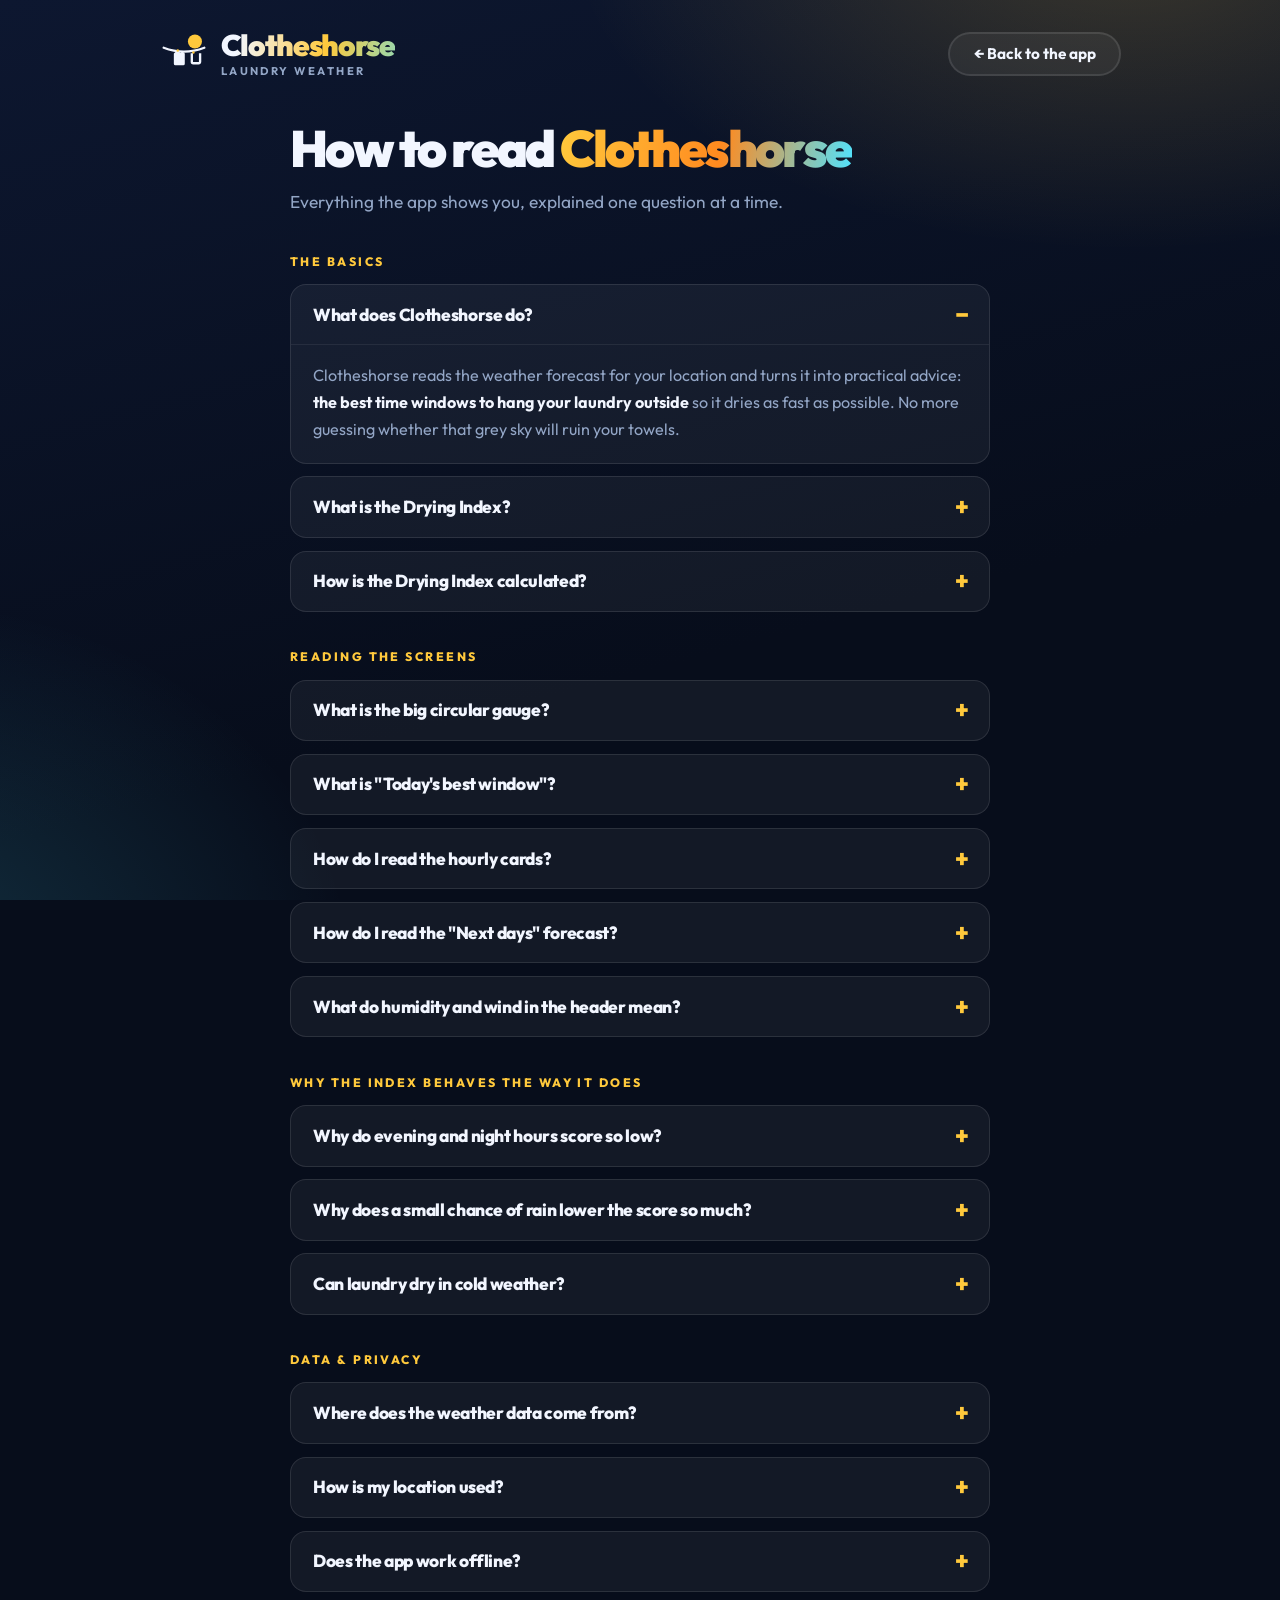
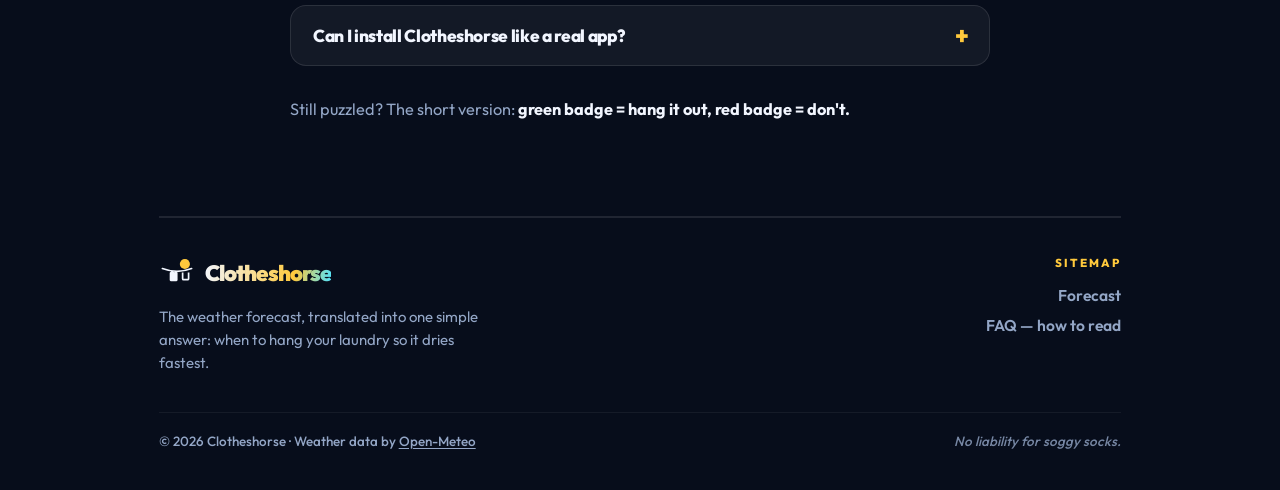
==== faq.html @ ce35b0c7 "Rebuild the UI around the wind that does the drying Bolder type (Outfit 900, tighter tracking, bigge" ====
<!DOCTYPE html>
<html lang="en">
<head>
  <meta charset="UTF-8" />
  <meta name="viewport" content="width=device-width, initial-scale=1, viewport-fit=cover" />
  <title>FAQ — Clotheshorse</title>
  <meta name="description" content="How to read Clotheshorse: the Drying Index, time windows, colors and forecasts explained." />
  <meta name="theme-color" content="#101a2e" />
  <link rel="manifest" href="manifest.webmanifest" />
  <link rel="icon" href="icons/icon.svg" type="image/svg+xml" />
  <link rel="apple-touch-icon" href="icons/apple-touch-icon.png" />
  <link rel="preconnect" href="https://fonts.googleapis.com" />
  <link rel="preconnect" href="https://fonts.gstatic.com" crossorigin />
  <link href="https://fonts.googleapis.com/css2?family=Outfit:wght@400;500;600;700;800;900&display=swap" rel="stylesheet" />
  <link rel="stylesheet" href="styles.css" />
  <script>
    // Italian browsers get the Italian FAQ; ?lang=en forces English.
    (function () {
      var forced = new URLSearchParams(location.search).get("lang");
      if (forced === "en") return;
      var lang = (navigator.languages && navigator.languages[0]) || navigator.language || "";
      if (forced === "it" || lang.toLowerCase().indexOf("it") === 0) location.replace("faq.it.html");
    })();
  </script>
</head>
<body>
  <div class="wind-field" aria-hidden="true">
    <span class="gust"></span><span class="gust"></span><span class="gust"></span><span class="gust"></span>
    <span class="gust"></span><span class="gust"></span><span class="gust"></span><span class="gust"></span>
  </div>

  <div class="app">

    <header class="topbar">
      <a class="brand" href="./" aria-label="Back to Clotheshorse">
        <svg class="brand-logo" viewBox="0 0 64 64" aria-hidden="true">
          <circle cx="46" cy="16" r="9" fill="var(--sun)" />
          <path d="M6 24 Q32 34 58 24" fill="none" stroke="currentColor" stroke-width="3" stroke-linecap="round" />
          <path d="M22 28.5 l-3 3 v13 a2 2 0 0 0 2 2 h10 a2 2 0 0 0 2-2 v-13 l-3-3 -2.5 2 -3-2z" fill="currentColor" />
          <circle cx="24" cy="27.5" r="1.6" fill="var(--sun)" />
          <circle cx="44" cy="30" r="1.6" fill="var(--sun)" />
          <path d="M42 31 v11 a1.8 1.8 0 0 0 1.8 1.8 h7 a1.8 1.8 0 0 0 1.8-1.8 v-11" fill="none" stroke="currentColor" stroke-width="3" stroke-linejoin="round" />
        </svg>
        <span class="brand-text">
          <span class="brand-name">Clotheshorse</span>
          <span class="brand-tag">laundry weather</span>
        </span>
      </a>
      <a class="btn-ghost back-btn" href="./">← Back to the app</a>
    </header>

    <main class="faq">
      <h1 class="faq-title">How to read <span>Clotheshorse</span></h1>
      <p class="faq-intro">Everything the app shows you, explained one question at a time.</p>

      <h2 class="faq-section">The basics</h2>

      <details class="faq-item" open>
        <summary>What does Clotheshorse do?</summary>
        <p>Clotheshorse reads the weather forecast for your location and turns it into practical advice: <strong>the best time windows to hang your laundry outside</strong> so it dries as fast as possible. No more guessing whether that grey sky will ruin your towels.</p>
      </details>

      <details class="faq-item">
        <summary>What is the Drying Index?</summary>
        <p>It's Clotheshorse's own score from <strong>0 to 100</strong> that says how quickly laundry would dry outdoors at a given moment. The higher the number, the faster your clothes dry:</p>
        <ul>
          <li><strong class="c-great">65–100</strong> — great drying conditions</li>
          <li><strong class="c-ok">45–64</strong> — fair: it'll dry, just slowly</li>
          <li><strong class="c-bad">0–44</strong> — not recommended</li>
        </ul>
      </details>

      <details class="faq-item">
        <summary>How is the Drying Index calculated?</summary>
        <p>Laundry dries by evaporation, so the index combines the four factors that drive it, weighted by how much each one matters:</p>
        <ul>
          <li><strong>Humidity — 35%.</strong> The biggest factor. Dry air soaks up moisture from fabric; humid air doesn't.</li>
          <li><strong>Sunshine — 25%.</strong> Measured as solar radiation. Direct sun heats the fabric and speeds up evaporation dramatically.</li>
          <li><strong>Wind — 20%.</strong> Moving air carries damp air away from your clothes. A breezy day beats a still one.</li>
          <li><strong>Temperature — 20%.</strong> Warmer air can hold more moisture.</li>
        </ul>
        <p>Then two penalties are applied: the score drops as the <strong>chance of rain</strong> rises (and collapses to almost zero if rain is actually forecast), and <strong>night hours</strong> are heavily reduced — no sun, falling temperatures and dew mean laundry barely dries after dark.</p>
      </details>

      <h2 class="faq-section">Reading the screens</h2>

      <details class="faq-item">
        <summary>What is the big circular gauge?</summary>
        <p>That's the Drying Index <strong>right now</strong> for your selected location. The ring fills and changes color with the score — green (great), yellow (fair), red (bad) — with a short verdict underneath telling you what to do with your laundry basket.</p>
      </details>

      <details class="faq-item">
        <summary>What is "Today's best window"?</summary>
        <p>It's the <strong>continuous stretch of hours with the best drying conditions left today</strong> — for example "12:00 – 18:00 · index 87". Hang your laundry at the start of that window and it will have the best hours of the day working for it. The number after "index" is the average Drying Index across the window.</p>
        <p>If no hour today reaches a good score, the label changes to <em>"Possible window (not ideal)"</em> — usable, but expect slow drying — or tells you plainly that today's a lost cause.</p>
      </details>

      <details class="faq-item">
        <summary>How do I read the hourly cards?</summary>
        <p>Each card in "Today, hour by hour" shows one hour of the rest of the day:</p>
        <ul>
          <li><strong>Time</strong> — the card marked "Now" is the current hour, highlighted in amber.</li>
          <li><strong>Weather icon</strong> — forecast conditions for that hour.</li>
          <li><strong>Temperature</strong> — forecast air temperature.</li>
          <li><strong>Colored badge</strong> — the Drying Index for that hour: green ≥ 65, yellow 45–64, red &lt; 45.</li>
        </ul>
        <p>Scroll sideways to see the whole day.</p>
      </details>

      <details class="faq-item">
        <summary>How do I read the "Next days" forecast?</summary>
        <p>Each row is one of the next six days, with the forecast icon and the minimum / maximum temperature. The colored chip on the right is the key part: it's <strong>the single best drying window of that day</strong>, picked the same way as today's. A green chip means a genuinely good window; a yellow chip means the best that day is only fair; "Not recommended" means don't bother — keep the laundry indoors.</p>
      </details>

      <details class="faq-item">
        <summary>What do humidity and wind in the header mean?</summary>
        <p>They're the current conditions used by the index: <strong>relative humidity</strong> (lower is better for drying — below ~50% is great) and <strong>wind speed</strong> in km/h (a light breeze of 10–20 km/h helps a lot).</p>
      </details>

      <h2 class="faq-section">Why the index behaves the way it does</h2>

      <details class="faq-item">
        <summary>Why do evening and night hours score so low?</summary>
        <p>After sunset there's no solar radiation, the temperature falls and relative humidity climbs — and dew can even make clothes <em>wetter</em>. Laundry left out overnight mostly just sits there damp, which is also how it picks up that musty smell. That's why night hours are scored at roughly a third of equivalent daytime conditions.</p>
      </details>

      <details class="faq-item">
        <summary>Why does a small chance of rain lower the score so much?</summary>
        <p>Because the cost of being wrong is high: one shower undoes hours of drying and forces a rewash if it's muddy rain. The index scales down smoothly as rain probability rises and drops to near zero once rain is likely (≥ 60% probability or actual precipitation forecast). Better safe than soggy.</p>
      </details>

      <details class="faq-item">
        <summary>Can laundry dry in cold weather?</summary>
        <p>Yes — slowly. Cold, <em>dry</em>, windy days still work: humidity and wind matter more than temperature, which is why they weigh more in the index. A crisp winter day with low humidity and a breeze can outperform a muggy summer evening.</p>
      </details>

      <h2 class="faq-section">Data &amp; privacy</h2>

      <details class="faq-item">
        <summary>Where does the weather data come from?</summary>
        <p>From <a href="https://open-meteo.com/" target="_blank" rel="noopener">Open-Meteo</a>, a free, open weather API that combines national weather-service models. Forecasts refresh every time you open the app or pick a location. Like any forecast, accuracy decreases the further ahead you look — treat day 5–6 windows as a rough guide.</p>
      </details>

      <details class="faq-item">
        <summary>How is my location used?</summary>
        <p>Your position is used only to request a forecast: coordinates go to Open-Meteo (weather) and BigDataCloud (to display your city's name). Nothing else is sent anywhere. The last place you looked at is saved in your browser only, so the app can reopen where you left off.</p>
      </details>

      <details class="faq-item">
        <summary>Does the app work offline?</summary>
        <p>The app itself loads offline once you've visited it, and it will show the <strong>last forecast it fetched</strong> for your location. It can't get fresh data without a connection, so treat offline numbers as a snapshot of the last update.</p>
      </details>

      <details class="faq-item">
        <summary>Can I install Clotheshorse like a real app?</summary>
        <p>Yes — it's a PWA. On <strong>Android/Chrome</strong>: menu → "Add to Home screen" (or "Install app"). On <strong>iPhone/iPad</strong>: Share → "Add to Home Screen". On <strong>desktop</strong> Chrome/Edge: click the install icon in the address bar. It opens full-screen, with its own icon, like a native app.</p>
      </details>

      <p class="faq-outro">Still puzzled? The short version: <strong>green badge = hang it out, red badge = don't.</strong></p>
    </main>

    <footer class="site-footer">
      <div class="footer-grid">
        <div class="footer-brand">
          <div class="footer-brand-row">
            <svg class="footer-logo" viewBox="0 0 64 64" aria-hidden="true">
              <circle cx="46" cy="16" r="9" fill="var(--sun)" />
              <path d="M6 24 Q32 34 58 24" fill="none" stroke="currentColor" stroke-width="3" stroke-linecap="round" />
              <path d="M22 28.5 l-3 3 v13 a2 2 0 0 0 2 2 h10 a2 2 0 0 0 2-2 v-13 l-3-3 -2.5 2 -3-2z" fill="currentColor" />
              <path d="M42 31 v11 a1.8 1.8 0 0 0 1.8 1.8 h7 a1.8 1.8 0 0 0 1.8-1.8 v-11" fill="none" stroke="currentColor" stroke-width="3" stroke-linejoin="round" />
            </svg>
            <span class="footer-name">Clotheshorse</span>
          </div>
          <p>The weather forecast, translated into one simple answer: when to hang your laundry so it dries fastest.</p>
        </div>

        <nav class="footer-col" aria-label="Sitemap">
          <h4>Sitemap</h4>
          <a href="./">Forecast</a>
          <a href="faq.html">FAQ — how to read</a>
        </nav>
      </div>

      <div class="footer-bottom">
        <span>© 2026 Clotheshorse · Weather data by <a href="https://open-meteo.com/" target="_blank" rel="noopener">Open-Meteo</a></span>
        <span class="footer-joke">No liability for soggy socks.</span>
      </div>
    </footer>
  </div>
</body>
</html>
---- styles.css ----
/* ============ Clotheshorse — design system ============
   Bold, wind-driven, high contrast. Air moves across the page;
   type is big and confident; every number reads at a glance. */
:root {
  --bg-0: #070d1b;
  --bg-1: #0d1730;
  --bg-2: #142244;

  --card: rgba(255, 255, 255, 0.05);
  --card-strong: rgba(255, 255, 255, 0.08);
  --card-border: rgba(255, 255, 255, 0.1);

  --text: #f2f6ff;
  --text-dim: #93a6c6;

  --sun: #ffc93c;
  --sun-deep: #ff8a1f;
  --wind: #4fe3ff;
  --wind-deep: #2aa8ff;

  --great: #2ee6a0;
  --ok: #ffd23f;
  --bad: #ff5f6d;

  --line: #7e93b8;
  --cloth-1: #ffc93c;
  --cloth-2: #4fe3ff;
  --cloth-3: #ff7d9c;
  --peg: #c9d6ea;

  --radius: 22px;
  --radius-sm: 16px;
  --shadow: 0 18px 50px rgba(0, 0, 0, 0.45);

  font-size: clamp(15px, 1vw + 12px, 17px);
}

* { margin: 0; padding: 0; box-sizing: border-box; }
html, body { height: 100%; }

body {
  font-family: "Outfit", system-ui, -apple-system, sans-serif;
  color: var(--text);
  background: var(--bg-0);
  min-height: 100dvh;
  overflow-x: hidden;
  -webkit-font-smoothing: antialiased;
}

/* Static atmosphere behind everything */
body::before {
  content: "";
  position: fixed;
  inset: 0;
  z-index: -2;
  background:
    radial-gradient(900px 520px at 88% -8%, rgba(255, 201, 60, 0.2), transparent 62%),
    radial-gradient(760px 620px at -8% 108%, rgba(79, 227, 255, 0.16), transparent 60%),
    linear-gradient(165deg, var(--bg-1), var(--bg-0) 68%);
}

/* ============ Wind field ============
   Streaks of air drifting across the page — the app's whole premise,
   made visible. Purely decorative, disabled for reduced motion. */
.wind-field {
  position: fixed;
  inset: 0;
  z-index: -1;
  overflow: hidden;
  pointer-events: none;
  /* own compositing layer: the drifting streaks must never repaint the page */
  transform: translateZ(0);
  backface-visibility: hidden;
  contain: strict;
}
.gust {
  position: absolute;
  left: -30vw;
  height: 2px;
  border-radius: 999px;
  background: linear-gradient(90deg, transparent, var(--wind), transparent);
  opacity: 0;
  animation: gust linear infinite;
  will-change: transform;
}
.gust:nth-child(1) { top: 12%; width: 22vw; animation-duration: 13s; animation-delay: 0s; }
.gust:nth-child(2) { top: 26%; width: 34vw; animation-duration: 17s; animation-delay: 2.5s; opacity: 0; }
.gust:nth-child(3) { top: 41%; width: 16vw; animation-duration: 11s; animation-delay: 5s; }
.gust:nth-child(4) { top: 57%; width: 28vw; animation-duration: 19s; animation-delay: 1.2s; }
.gust:nth-child(5) { top: 68%; width: 20vw; animation-duration: 15s; animation-delay: 7s; }
.gust:nth-child(6) { top: 83%; width: 30vw; animation-duration: 21s; animation-delay: 3.8s; }
.gust:nth-child(7) { top: 5%;  width: 14vw; animation-duration: 9s;  animation-delay: 6.4s; }
.gust:nth-child(8) { top: 94%; width: 24vw; animation-duration: 16s; animation-delay: 9s; }

@keyframes gust {
  0%   { transform: translate3d(0, 0, 0); opacity: 0; }
  12%  { opacity: 0.55; }
  88%  { opacity: 0.35; }
  100% { transform: translate3d(160vw, 0, 0); opacity: 0; }
}

.app {
  max-width: 900px;
  margin: 0 auto;
  padding: max(env(safe-area-inset-top), 1rem) 1.1rem calc(env(safe-area-inset-bottom) + 2rem);
}

/* ============ Topbar ============ */
.topbar {
  display: flex;
  align-items: center;
  gap: 1rem;
  flex-wrap: wrap;
  padding: 0.7rem 0 1.6rem;
}

.brand { display: flex; align-items: center; gap: 0.7rem; text-decoration: none; color: inherit; }
.brand-logo { width: 50px; height: 50px; color: var(--text); flex-shrink: 0; }
.brand:hover .brand-logo { animation: sway 1.6s ease-in-out infinite; }
.brand-text { display: flex; flex-direction: column; line-height: 1; }
.brand-name {
  font-size: 1.75rem;
  font-weight: 900;
  letter-spacing: -0.045em;
  background: linear-gradient(100deg, var(--text) 10%, var(--sun) 60%, var(--wind) 130%);
  -webkit-background-clip: text;
  background-clip: text;
  -webkit-text-fill-color: transparent;
}
.brand-tag {
  font-size: 0.66rem;
  font-weight: 700;
  color: var(--text-dim);
  letter-spacing: 0.22em;
  text-transform: uppercase;
  margin-top: 0.3rem;
}

@keyframes sway {
  0%, 100% { transform: rotate(-4deg); }
  50%      { transform: rotate(4deg); }
}

.search-wrap { position: relative; flex: 1; min-width: 250px; }

.search {
  display: flex;
  align-items: center;
  gap: 0.6rem;
  background: var(--card-strong);
  border: 2px solid var(--card-border);
  border-radius: 999px;
  padding: 0.45rem 0.5rem 0.45rem 1.1rem;
  backdrop-filter: blur(14px);
  transition: border-color 0.2s, box-shadow 0.2s;
}
.search:focus-within {
  border-color: var(--wind);
  box-shadow: 0 0 0 5px rgba(79, 227, 255, 0.14);
}
.search-icon { width: 19px; height: 19px; color: var(--text-dim); flex-shrink: 0; }
.search input {
  flex: 1;
  min-width: 0;
  background: none;
  border: none;
  outline: none;
  color: var(--text);
  font: inherit;
  font-size: 1rem;
  font-weight: 500;
  padding: 0.35rem 0;
}
.search input::placeholder { color: var(--text-dim); font-weight: 400; }

.gps-btn {
  width: 40px; height: 40px;
  border-radius: 50%;
  border: none;
  background: linear-gradient(135deg, var(--sun), var(--sun-deep));
  color: #241602;
  display: grid; place-items: center;
  cursor: pointer;
  flex-shrink: 0;
  box-shadow: 0 6px 18px rgba(255, 138, 31, 0.35);
  transition: transform 0.18s cubic-bezier(0.34, 1.56, 0.64, 1);
}
.gps-btn:hover { transform: scale(1.12) rotate(8deg); }
.gps-btn:active { transform: scale(0.96); }
.gps-btn svg { width: 20px; height: 20px; }

.search-results {
  position: absolute;
  top: calc(100% + 0.5rem);
  left: 0; right: 0;
  list-style: none;
  background: var(--bg-2);
  border: 2px solid var(--card-border);
  border-radius: var(--radius-sm);
  overflow: hidden;
  z-index: 20;
  box-shadow: var(--shadow);
}
.search-results li button {
  width: 100%;
  text-align: left;
  background: none;
  border: none;
  color: var(--text);
  font: inherit;
  font-size: 0.96rem;
  font-weight: 600;
  padding: 0.8rem 1.1rem;
  cursor: pointer;
  transition: background 0.15s, padding-left 0.15s;
}
.search-results li button:hover { background: rgba(79, 227, 255, 0.1); padding-left: 1.4rem; }
.search-results li button small { color: var(--text-dim); font-weight: 400; margin-left: 0.4rem; }

/* ============ Welcome ============ */
.welcome { text-align: center; padding: 2rem 0.5rem 3rem; }
.welcome-art { max-width: 400px; margin: 0 auto 1.4rem; }
.welcome-art svg { width: 100%; height: auto; overflow: visible; }
.welcome-art .cloth { transform-box: fill-box; transform-origin: top center; animation: flap 3.4s ease-in-out infinite; }
.welcome-art .cloth-b { animation-duration: 4.1s; animation-delay: -0.6s; }
.welcome-art .cloth-c { animation-duration: 3.8s; animation-delay: -1.4s; }

@keyframes flap {
  0%, 100% { transform: rotate(-5deg) skewX(2deg); }
  50%      { transform: rotate(5deg) skewX(-2deg); }
}

.welcome h1 {
  font-size: clamp(2.4rem, 7.5vw, 4.2rem);
  font-weight: 900;
  letter-spacing: -0.05em;
  line-height: 0.95;
}
.welcome h1 span {
  background: linear-gradient(100deg, var(--sun), var(--sun-deep) 55%, var(--wind));
  -webkit-background-clip: text;
  background-clip: text;
  -webkit-text-fill-color: transparent;
}
.welcome p {
  color: var(--text-dim);
  font-size: 1.05rem;
  max-width: 440px;
  margin: 1.2rem auto 2rem;
  line-height: 1.55;
}

.btn-primary {
  display: inline-flex;
  align-items: center;
  gap: 0.6rem;
  background: linear-gradient(135deg, var(--sun), var(--sun-deep));
  color: #241602;
  border: none;
  border-radius: 999px;
  font: inherit;
  font-weight: 800;
  font-size: 1.05rem;
  letter-spacing: -0.01em;
  padding: 1rem 2rem;
  cursor: pointer;
  box-shadow: 0 10px 32px rgba(255, 138, 31, 0.4);
  transition: transform 0.18s cubic-bezier(0.34, 1.56, 0.64, 1), box-shadow 0.18s;
}
.btn-primary:hover { transform: translateY(-3px) scale(1.03); box-shadow: 0 16px 40px rgba(255, 138, 31, 0.5); }
.btn-primary:active { transform: translateY(0) scale(0.99); }
.btn-primary svg { width: 21px; height: 21px; }

.btn-ghost {
  background: var(--card);
  border: 2px solid var(--card-border);
  color: var(--text);
  font: inherit;
  font-weight: 700;
  border-radius: 999px;
  padding: 0.6rem 1.4rem;
  cursor: pointer;
  transition: border-color 0.2s, transform 0.2s;
}
.btn-ghost:hover { border-color: var(--wind); transform: translateX(-3px); }

/* ============ Loading / error ============ */
.loading { text-align: center; padding: 4rem 0; color: var(--text-dim); font-weight: 600; }
.spinner {
  width: 52px; height: 52px;
  margin: 0 auto 1.2rem;
  border-radius: 50%;
  border: 5px solid var(--card-border);
  border-top-color: var(--wind);
  border-right-color: var(--sun);
  animation: spin 0.85s cubic-bezier(0.6, 0.1, 0.4, 0.9) infinite;
}
@keyframes spin { to { transform: rotate(360deg); } }

.error-box { text-align: center; padding: 3rem 1rem; color: var(--text-dim); }
.error-box p { margin-bottom: 1.4rem; font-size: 1.05rem; }

/* ============ Cards ============ */
.card {
  background: var(--card);
  border: 1px solid var(--card-border);
  border-radius: var(--radius);
  backdrop-filter: blur(14px);
}

/* ============ Hero ============ */
.hero {
  position: relative;
  display: flex;
  justify-content: space-between;
  align-items: center;
  gap: 1.5rem;
  padding: 1.8rem 2rem;
  margin-bottom: 0.9rem;
  overflow: hidden;
  animation: rise 0.55s cubic-bezier(0.22, 1, 0.36, 1) both;
}
/* a breath of air sweeping through the hero card */
.hero::after {
  content: "";
  position: absolute;
  top: 0; bottom: 0;
  width: 45%;
  background: linear-gradient(100deg, transparent, rgba(255, 255, 255, 0.05), transparent);
  animation: sweep 7s ease-in-out infinite;
  pointer-events: none;
}
@keyframes sweep {
  0%   { transform: translateX(-140%) skewX(-14deg); }
  55%  { transform: translateX(320%) skewX(-14deg); }
  100% { transform: translateX(320%) skewX(-14deg); }
}

.place {
  font-size: clamp(1.7rem, 4vw, 2.2rem);
  font-weight: 900;
  letter-spacing: -0.04em;
  line-height: 1;
}
.date {
  color: var(--text-dim);
  font-size: 0.86rem;
  font-weight: 600;
  margin-top: 0.4rem;
  text-transform: capitalize;
  letter-spacing: 0.01em;
}
.time-now { color: var(--sun); font-weight: 800; font-variant-numeric: tabular-nums; }

.now { display: flex; align-items: center; gap: 0.4rem; margin-top: 1rem; }
.now-icon { width: 78px; height: 78px; filter: drop-shadow(0 6px 16px rgba(0, 0, 0, 0.4)); }
.now-temp {
  font-size: clamp(3.4rem, 9vw, 4.6rem);
  font-weight: 900;
  letter-spacing: -0.06em;
  line-height: 0.9;
}
.now-desc { color: var(--text-dim); margin-top: 0.5rem; font-weight: 600; font-size: 1rem; }

.now-meta { list-style: none; display: flex; gap: 1.6rem; margin-top: 1.1rem; }
.now-meta li { display: flex; flex-direction: column; }
.now-meta span {
  font-size: 0.66rem;
  font-weight: 800;
  color: var(--text-dim);
  text-transform: uppercase;
  letter-spacing: 0.16em;
}
.now-meta strong {
  color: var(--text);
  font-size: 1.3rem;
  font-weight: 800;
  letter-spacing: -0.02em;
  margin-top: 0.2rem;
}

/* Live anemometer: the streaks run at the speed of the actual wind */
.wind-meter {
  position: relative;
  width: 58px;
  height: 14px;
  margin-top: 0.35rem;
  overflow: hidden;
}
.wind-meter i {
  position: absolute;
  left: -60%;
  height: 2px;
  border-radius: 999px;
  background: linear-gradient(90deg, transparent, var(--wind), transparent);
  animation: gust-mini var(--gust-speed, 2.4s) linear infinite;
}
.wind-meter i:nth-child(1) { top: 2px;  width: 55%; }
.wind-meter i:nth-child(2) { top: 6px;  width: 80%; animation-delay: calc(var(--gust-speed, 2.4s) * -0.45); }
.wind-meter i:nth-child(3) { top: 10px; width: 40%; animation-delay: calc(var(--gust-speed, 2.4s) * -0.75); }

@keyframes gust-mini {
  0%   { transform: translateX(0); opacity: 0; }
  20%  { opacity: 1; }
  80%  { opacity: 1; }
  100% { transform: translateX(160px); opacity: 0; }
}

.hero-right { text-align: center; flex-shrink: 0; }
.gauge { position: relative; width: 152px; height: 152px; margin: 0 auto; }
.gauge svg { width: 100%; height: 100%; transform: rotate(-90deg); }
.gauge-track { fill: none; stroke: rgba(255, 255, 255, 0.08); stroke-width: 13; }
.gauge-fill {
  fill: none;
  stroke: var(--great);
  stroke-width: 13;
  stroke-linecap: round;
  stroke-dasharray: 326.7;
  stroke-dashoffset: 326.7;
  filter: drop-shadow(0 0 10px currentColor);
  transition: stroke-dashoffset 1.1s cubic-bezier(0.22, 1, 0.36, 1), stroke 0.4s;
}
.gauge-center {
  position: absolute;
  inset: 0;
  display: flex;
  flex-direction: column;
  align-items: center;
  justify-content: center;
  gap: 0.15rem;
}
.gauge-center strong {
  font-size: 2.6rem;
  font-weight: 900;
  letter-spacing: -0.05em;
  line-height: 1;
  font-variant-numeric: tabular-nums;
}
.gauge-center span {
  font-size: 0.56rem;
  font-weight: 800;
  color: var(--text-dim);
  text-transform: uppercase;
  letter-spacing: 0.14em;
  line-height: 1.3;
}
.gauge-verdict {
  margin-top: 0.9rem;
  font-weight: 800;
  font-size: 1rem;
  letter-spacing: -0.01em;
  max-width: 15ch;
  margin-inline: auto;
  line-height: 1.25;
}

/* ============ Best banner ============
   The single most important answer on the page, so it shouts: solid amber
   on dark ink, with air streaking through it. */
.best-banner {
  position: relative;
  display: flex;
  align-items: center;
  gap: 1.3rem;
  padding: 1.5rem 1.9rem;
  margin-bottom: 1.8rem;
  background: linear-gradient(105deg, var(--sun) 0%, var(--sun-deep) 100%);
  border: none;
  color: #241602;
  overflow: hidden;
  box-shadow: 0 14px 40px rgba(255, 138, 31, 0.28);
  animation: rise 0.55s 0.08s cubic-bezier(0.22, 1, 0.36, 1) both;
}
.best-banner::before,
.best-banner::after {
  content: "";
  position: absolute;
  left: -40%;
  height: 3px;
  width: 45%;
  border-radius: 999px;
  background: linear-gradient(90deg, transparent, rgba(36, 22, 2, 0.28), transparent);
  animation: gust 5.5s linear infinite;
}
.best-banner::before { top: 26%; }
.best-banner::after  { top: 68%; width: 30%; animation-duration: 7s; animation-delay: 1.8s; }

.best-icon {
  width: 46px; height: 46px;
  color: #241602;
  flex-shrink: 0;
  position: relative;
  animation: nudge 3.5s ease-in-out infinite;
}
@keyframes nudge {
  0%, 100% { transform: translateX(0); }
  50%      { transform: translateX(5px); }
}
.best-banner > div { position: relative; }
.best-label {
  display: block;
  font-size: 0.7rem;
  font-weight: 900;
  color: rgba(36, 22, 2, 0.65);
  text-transform: uppercase;
  letter-spacing: 0.2em;
}
.best-time {
  font-size: clamp(1.5rem, 3.8vw, 2.1rem);
  font-weight: 900;
  letter-spacing: -0.04em;
  line-height: 1.1;
  display: block;
  margin-top: 0.25rem;
  font-variant-numeric: tabular-nums;
}

/* ============ Section titles ============ */
.section-title {
  font-size: 1.35rem;
  font-weight: 900;
  letter-spacing: -0.04em;
  margin: 2rem 0 1rem;
  display: flex;
  align-items: center;
  gap: 0.75rem;
}
.section-title::before {
  content: "";
  width: 5px;
  height: 1.3em;
  border-radius: 999px;
  background: linear-gradient(180deg, var(--sun), var(--sun-deep));
  flex-shrink: 0;
}
.section-title::after {
  content: "";
  flex: 1;
  height: 2px;
  border-radius: 2px;
  background: linear-gradient(90deg, var(--card-border), transparent);
}

/* ============ Hourly ============ */
.hours-scroll {
  display: flex;
  gap: 0.7rem;
  overflow-x: auto;
  padding: 0.2rem 0 0.8rem;
  scroll-snap-type: x proximity;
  scrollbar-width: thin;
  scrollbar-color: var(--card-border) transparent;
}
.hours-scroll::-webkit-scrollbar { height: 6px; }
.hours-scroll::-webkit-scrollbar-thumb { background: var(--card-border); border-radius: 999px; }

.hour-card {
  position: relative;
  scroll-snap-align: start;
  flex: 0 0 84px;
  display: flex;
  flex-direction: column;
  align-items: center;
  gap: 0.4rem;
  padding: 0.9rem 0.4rem 0.8rem;
  background: var(--card);
  border: 1px solid var(--card-border);
  border-radius: var(--radius-sm);
  overflow: hidden;
  isolation: isolate;
  animation: rise 0.45s cubic-bezier(0.22, 1, 0.36, 1) both;
  transition: transform 0.22s cubic-bezier(0.34, 1.56, 0.64, 1), border-color 0.22s;
}
/* the card fills from the bottom in proportion to the index — the whole
   day reads as a bar chart before you read a single number */
.hour-card::after {
  content: "";
  position: absolute;
  left: 0; right: 0; bottom: 0;
  z-index: -1;
  height: calc(var(--score, 0) * 1%);
  background: linear-gradient(to top, var(--sc), transparent);
  opacity: 0.22;
  transition: height 0.6s cubic-bezier(0.22, 1, 0.36, 1);
}
.hour-card:hover { transform: translateY(-5px); border-color: var(--sc); }
.hour-card.great { --sc: var(--great); }
.hour-card.ok    { --sc: var(--ok); }
.hour-card.bad   { --sc: var(--bad); }

.hour-card.is-now {
  border-color: var(--sun);
  border-width: 2px;
  box-shadow: 0 0 0 4px rgba(255, 201, 60, 0.12);
}
.hour-card .h-time {
  font-size: 0.76rem;
  font-weight: 800;
  color: var(--text-dim);
  letter-spacing: 0.06em;
  font-variant-numeric: tabular-nums;
}
.hour-card.is-now .h-time { color: var(--sun); text-transform: uppercase; letter-spacing: 0.14em; }
.hour-card .h-icon { width: 44px; height: 44px; }
.hour-card .h-temp {
  font-weight: 800;
  font-size: 1.15rem;
  letter-spacing: -0.03em;
  font-variant-numeric: tabular-nums;
}
.hour-card .h-score {
  font-size: 0.78rem;
  font-weight: 900;
  padding: 0.24rem 0.62rem;
  border-radius: 999px;
  font-variant-numeric: tabular-nums;
  letter-spacing: -0.01em;
}
.h-score.great { background: var(--great); color: #04241a; }
.h-score.ok    { background: var(--ok);    color: #2b2205; }
.h-score.bad   { background: var(--bad);   color: #330a0e; }

.legend {
  display: flex;
  flex-wrap: wrap;
  gap: 0.5rem 1.4rem;
  font-size: 0.78rem;
  font-weight: 700;
  color: var(--text-dim);
  margin-top: 0.3rem;
}
.legend > span { display: inline-flex; align-items: center; }
.legend .dot { display: inline-block; width: 10px; height: 10px; border-radius: 50%; margin-right: 0.45rem; }
.dot-great { background: var(--great); box-shadow: 0 0 10px var(--great); }
.dot-ok    { background: var(--ok);    box-shadow: 0 0 10px var(--ok); }
.dot-bad   { background: var(--bad);   box-shadow: 0 0 10px var(--bad); }

/* ============ Week ============ */
.week { padding: 0.3rem 1.4rem; margin-bottom: 1.6rem; animation: rise 0.55s 0.14s cubic-bezier(0.22, 1, 0.36, 1) both; }

.day-row {
  display: grid;
  grid-template-columns: minmax(90px, 1fr) 46px minmax(88px, auto) minmax(180px, 1.3fr);
  align-items: center;
  gap: 1rem;
  padding: 1rem 0;
  border-bottom: 1px solid rgba(255, 255, 255, 0.06);
  transition: transform 0.2s;
}
.day-row:last-child { border-bottom: none; }
.day-row:hover { transform: translateX(5px); }

.day-name { font-weight: 800; font-size: 1.02rem; letter-spacing: -0.02em; text-transform: capitalize; }
.day-name small {
  display: block;
  color: var(--text-dim);
  font-weight: 600;
  font-size: 0.73rem;
  text-transform: uppercase;
  letter-spacing: 0.1em;
  margin-top: 0.12rem;
}
.day-icon { width: 44px; height: 44px; justify-self: center; }
.day-temps { font-size: 1.05rem; text-align: right; white-space: nowrap; font-variant-numeric: tabular-nums; }
.day-temps .t-min { color: var(--text-dim); font-weight: 600; margin-right: 0.55rem; }
.day-temps strong { font-weight: 800; letter-spacing: -0.02em; }

.day-band { display: flex; flex-direction: column; align-items: flex-end; gap: 0.45rem; }
.band-chip {
  display: inline-flex;
  align-items: center;
  font-size: 0.82rem;
  font-weight: 800;
  padding: 0.32rem 0.75rem;
  border-radius: 999px;
  white-space: nowrap;
  font-variant-numeric: tabular-nums;
  letter-spacing: -0.01em;
}
.band-chip.great { background: rgba(46, 230, 160, 0.15); color: var(--great); border: 1px solid rgba(46, 230, 160, 0.4); }
.band-chip.ok    { background: rgba(255, 210, 63, 0.14); color: var(--ok);    border: 1px solid rgba(255, 210, 63, 0.4); }
.band-chip.bad   { background: rgba(255, 95, 109, 0.12); color: var(--bad);   border: 1px solid rgba(255, 95, 109, 0.35); }

/* 24-hour track: shows *where* in the day the good window sits */
.day-track {
  position: relative;
  width: 100%;
  max-width: 220px;
  height: 7px;
  border-radius: 999px;
  background: rgba(255, 255, 255, 0.07);
  overflow: hidden;
}
.day-track i {
  position: absolute;
  top: 0; bottom: 0;
  border-radius: 999px;
  animation: slide-in 0.7s cubic-bezier(0.22, 1, 0.36, 1) both;
}
.day-track i.great { background: linear-gradient(90deg, var(--great), #7cf7c6); box-shadow: 0 0 12px rgba(46, 230, 160, 0.6); }
.day-track i.ok    { background: linear-gradient(90deg, var(--ok), #ffe583);    box-shadow: 0 0 12px rgba(255, 210, 63, 0.5); }

@keyframes slide-in {
  from { transform: scaleX(0); transform-origin: left; opacity: 0; }
  to   { transform: scaleX(1); opacity: 1; }
}

/* ============ Footer ============ */
.site-footer {
  margin-top: 3.5rem;
  border-top: 2px solid var(--card-border);
  padding-top: 2.2rem;
}
.footer-grid {
  display: flex;
  justify-content: space-between;
  align-items: flex-start;
  gap: 2rem;
}
.footer-brand-row { display: flex; align-items: center; gap: 0.6rem; }
.footer-logo { width: 36px; height: 36px; color: var(--text); flex-shrink: 0; }
.footer-name {
  font-size: 1.3rem;
  font-weight: 900;
  letter-spacing: -0.04em;
  background: linear-gradient(100deg, var(--text), var(--sun) 70%, var(--wind));
  -webkit-background-clip: text;
  background-clip: text;
  -webkit-text-fill-color: transparent;
}
.footer-brand p {
  color: var(--text-dim);
  font-size: 0.88rem;
  line-height: 1.55;
  margin-top: 0.8rem;
  max-width: 32ch;
}

.footer-col {
  display: flex;
  flex-direction: column;
  gap: 0.6rem;
  align-items: flex-end;
  text-align: right;
}
.footer-col h4 {
  font-size: 0.68rem;
  font-weight: 800;
  color: var(--sun);
  text-transform: uppercase;
  letter-spacing: 0.18em;
  margin-bottom: 0.3rem;
}
.footer-col a {
  color: var(--text-dim);
  text-decoration: none;
  font-size: 0.92rem;
  font-weight: 600;
  width: fit-content;
  transition: color 0.15s, transform 0.15s;
}
.footer-col a:hover { color: var(--text); transform: translateX(-4px); }

.footer-bottom {
  display: flex;
  justify-content: space-between;
  align-items: center;
  gap: 1rem;
  flex-wrap: wrap;
  margin-top: 2.2rem;
  padding: 1.2rem 0 0.4rem;
  border-top: 1px solid rgba(255, 255, 255, 0.06);
  color: var(--text-dim);
  font-size: 0.79rem;
  font-weight: 500;
}
.footer-bottom a { color: var(--text-dim); text-decoration: underline; text-underline-offset: 2px; }
.footer-bottom a:hover { color: var(--text); }
.footer-joke { opacity: 0.8; font-style: italic; }

/* ============ FAQ page ============ */
.back-btn { margin-left: auto; text-decoration: none; font-size: 0.9rem; }

.faq { max-width: 700px; margin: 0 auto; padding-bottom: 2rem; }
.faq-title {
  font-size: clamp(2rem, 6vw, 3rem);
  font-weight: 900;
  letter-spacing: -0.05em;
  line-height: 1;
  margin-top: 1rem;
}
.faq-title span {
  background: linear-gradient(100deg, var(--sun), var(--sun-deep) 55%, var(--wind));
  -webkit-background-clip: text;
  background-clip: text;
  -webkit-text-fill-color: transparent;
}
.faq-intro { color: var(--text-dim); font-size: 1.02rem; margin: 0.9rem 0 2rem; line-height: 1.55; }
.faq-section {
  font-size: 0.72rem;
  font-weight: 800;
  color: var(--sun);
  text-transform: uppercase;
  letter-spacing: 0.2em;
  margin: 2.2rem 0 0.9rem;
}
.faq-item {
  background: var(--card);
  border: 1px solid var(--card-border);
  border-radius: var(--radius-sm);
  margin-bottom: 0.75rem;
  overflow: hidden;
  transition: border-color 0.2s;
}
.faq-item:hover { border-color: rgba(79, 227, 255, 0.35); }
.faq-item summary {
  cursor: pointer;
  padding: 1.1rem 1.3rem;
  font-weight: 800;
  font-size: 1.02rem;
  letter-spacing: -0.02em;
  list-style: none;
  position: relative;
  padding-right: 3rem;
}
.faq-item summary::-webkit-details-marker { display: none; }
.faq-item summary::after {
  content: "+";
  position: absolute;
  right: 1.2rem;
  top: 50%;
  transform: translateY(-50%);
  color: var(--sun);
  font-weight: 900;
  font-size: 1.4rem;
  line-height: 1;
  transition: transform 0.25s;
}
.faq-item[open] summary::after { content: "−"; transform: translateY(-50%) rotate(180deg); }
.faq-item[open] summary { border-bottom: 1px solid rgba(255, 255, 255, 0.07); }
.faq-item p, .faq-item ul {
  padding: 1rem 1.3rem 0;
  color: var(--text-dim);
  line-height: 1.65;
  font-size: 0.95rem;
}
.faq-item ul { padding-left: 2.6rem; }
.faq-item li { margin-bottom: 0.4rem; }
.faq-item > *:last-child { padding-bottom: 1.2rem; }
.faq-item strong { color: var(--text); }
.faq-item a { color: var(--sun); }
.c-great { color: var(--great) !important; }
.c-ok { color: var(--ok) !important; }
.c-bad { color: var(--bad) !important; }

.faq-outro { color: var(--text-dim); font-size: 0.96rem; margin-top: 1.8rem; line-height: 1.55; }
.faq-outro strong { color: var(--text); }

@keyframes rise {
  from { opacity: 0; transform: translateY(16px); }
  to   { opacity: 1; transform: none; }
}

/* ============ Responsive ============ */
@media (max-width: 680px) {
  .topbar { gap: 0.8rem; padding-bottom: 1.2rem; }
  .brand-text { display: none; }
  .hero { flex-direction: column; text-align: center; padding: 1.6rem 1.2rem; }
  .hero-left { display: flex; flex-direction: column; align-items: center; }
  .now-meta { justify-content: center; }
  .best-banner { padding: 1.1rem 1.2rem; gap: 0.9rem; }

  .day-row {
    grid-template-columns: minmax(70px, 1fr) 40px auto;
    grid-template-rows: auto auto;
    gap: 0.6rem 0.8rem;
    padding: 1.1rem 0;
  }
  .day-band { grid-column: 1 / -1; align-items: stretch; }
  .day-track { max-width: none; }
  .band-chip { align-self: flex-start; }
  .day-row:hover { transform: none; }

  .footer-grid { flex-direction: column; gap: 1.8rem; }
  .footer-col { align-items: flex-start; text-align: left; }
  .footer-col a:hover { transform: translateX(4px); }
  .footer-bottom { justify-content: center; text-align: center; }
}

@media (min-width: 1200px) {
  .app { max-width: 1000px; }
}

@media (prefers-reduced-motion: reduce) {
  *, *::before, *::after { animation: none !important; transition: none !important; }
  .wind-field { display: none; }
}
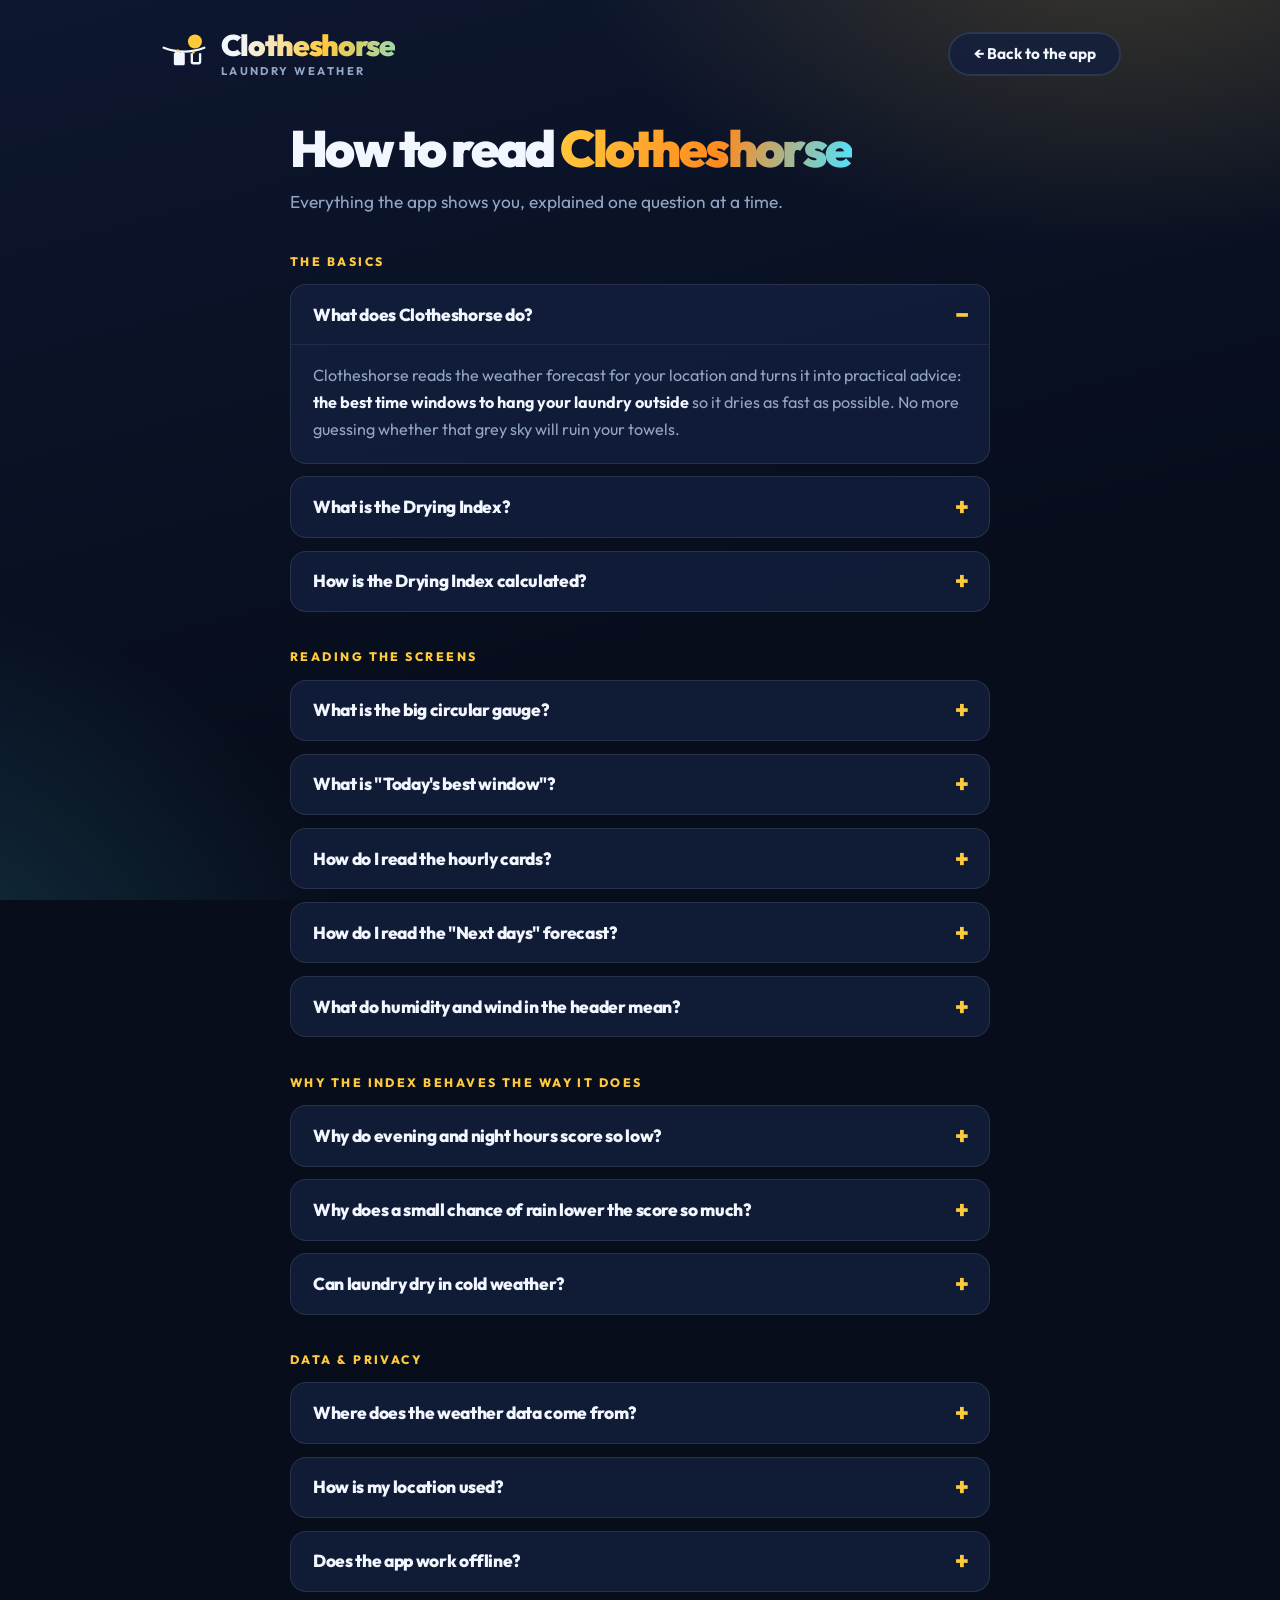
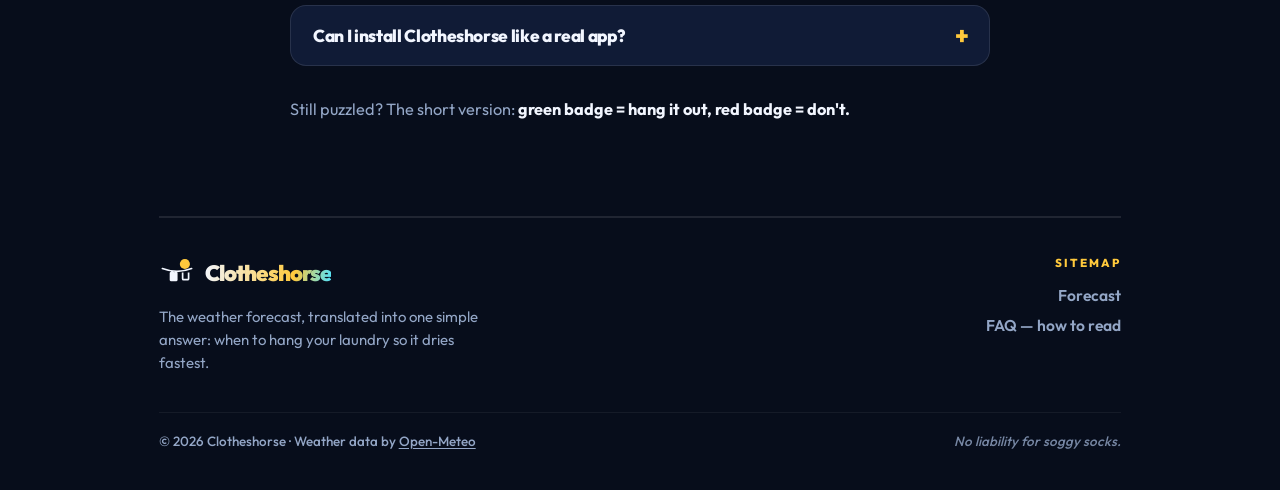
==== commit 6f720cc5: "Reshape the wind into tapered wisps and drop the gauge halo The wind was straight hard-edged bars th" ====
--- a/faq.html
+++ b/faq.html
@@ -25,8 +25,36 @@
 </head>
 <body>
   <div class="wind-field" aria-hidden="true">
-    <span class="gust"></span><span class="gust"></span><span class="gust"></span><span class="gust"></span>
-    <span class="gust"></span><span class="gust"></span><span class="gust"></span><span class="gust"></span>
+    <svg viewBox="0 0 1200 800" preserveAspectRatio="xMidYMid slice">
+      <defs>
+        <path id="ch-wisp" d="M2 15C90 3 210 1 322 7C214 13 92 21 2 15Z" />
+        <path id="ch-curl" d="M2 12C70 2 150 4 214 12C158 8 84 9 2 12Z" />
+        <linearGradient id="ch-air" x1="0" y1="0" x2="1" y2="0">
+          <stop offset="0" stop-color="#4fe3ff" stop-opacity="0" />
+          <stop offset="0.45" stop-color="#9df0ff" stop-opacity="0.95" />
+          <stop offset="1" stop-color="#4fe3ff" stop-opacity="0" />
+        </linearGradient>
+        <radialGradient id="ch-puff">
+          <stop offset="0" stop-color="#8ecfff" stop-opacity="0.6" />
+          <stop offset="1" stop-color="#8ecfff" stop-opacity="0" />
+        </radialGradient>
+      </defs>
+
+      <ellipse class="puff" rx="190" ry="56" fill="url(#ch-puff)" style="--y:130px;--d:52s;--delay:-6s" />
+      <ellipse class="puff" rx="240" ry="70" fill="url(#ch-puff)" style="--y:400px;--d:64s;--delay:-34s" />
+      <ellipse class="puff" rx="160" ry="48" fill="url(#ch-puff)" style="--y:610px;--d:58s;--delay:-20s" />
+      <ellipse class="puff" rx="210" ry="60" fill="url(#ch-puff)" style="--y:760px;--d:70s;--delay:-52s" />
+
+      <use class="wisp" href="#ch-wisp" fill="url(#ch-air)" style="--y:60px;--s:1.35;--d:15s;--delay:-3s;--o:.75" />
+      <use class="wisp" href="#ch-curl" fill="url(#ch-air)" style="--y:150px;--s:0.9;--d:11s;--delay:-7s;--o:.6" />
+      <use class="wisp" href="#ch-wisp" fill="url(#ch-air)" style="--y:245px;--s:0.7;--d:9s;--delay:-2s;--o:.5" />
+      <use class="wisp" href="#ch-curl" fill="url(#ch-air)" style="--y:330px;--s:1.5;--d:17s;--delay:-12s;--o:.7" />
+      <use class="wisp" href="#ch-wisp" fill="url(#ch-air)" style="--y:425px;--s:1;--d:12s;--delay:-5s;--o:.62" />
+      <use class="wisp" href="#ch-curl" fill="url(#ch-air)" style="--y:510px;--s:0.75;--d:10s;--delay:-9s;--o:.5" />
+      <use class="wisp" href="#ch-wisp" fill="url(#ch-air)" style="--y:600px;--s:1.25;--d:16s;--delay:-1s;--o:.68" />
+      <use class="wisp" href="#ch-curl" fill="url(#ch-air)" style="--y:690px;--s:0.95;--d:13s;--delay:-8s;--o:.55" />
+      <use class="wisp" href="#ch-wisp" fill="url(#ch-air)" style="--y:775px;--s:1.15;--d:14s;--delay:-11s;--o:.6" />
+    </svg>
   </div>
 
   <div class="app">
--- a/styles.css
+++ b/styles.css
@@ -6,8 +6,9 @@
   --bg-1: #0d1730;
   --bg-2: #142244;
 
-  --card: rgba(255, 255, 255, 0.05);
-  --card-strong: rgba(255, 255, 255, 0.08);
+  /* opaque enough that the wind field stays strictly behind the content */
+  --card: rgba(19, 31, 62, 0.82);
+  --card-strong: rgba(24, 38, 74, 0.86);
   --card-border: rgba(255, 255, 255, 0.1);
 
   --text: #f2f6ff;
@@ -60,46 +61,55 @@
 }
 
 /* ============ Wind field ============
-   Streaks of air drifting across the page — the app's whole premise,
-   made visible. Purely decorative, disabled for reduced motion. */
+   Tapered wisps of air and soft cloud puffs drifting on undulating paths.
+   Blurred and sunk behind the content: atmosphere only, never a line
+   crossing a word. Disabled entirely for reduced motion. */
 .wind-field {
   position: fixed;
   inset: 0;
   z-index: -1;
   overflow: hidden;
   pointer-events: none;
-  /* own compositing layer: the drifting streaks must never repaint the page */
+  /* own compositing layer: the drift must never repaint the page */
   transform: translateZ(0);
   backface-visibility: hidden;
   contain: strict;
-}
-.gust {
-  position: absolute;
-  left: -30vw;
-  height: 2px;
-  border-radius: 999px;
-  background: linear-gradient(90deg, transparent, var(--wind), transparent);
+  filter: blur(4px);
+}
+.wind-field svg { display: block; width: 100%; height: 100%; }
+
+.wisp, .puff {
   opacity: 0;
-  animation: gust linear infinite;
   will-change: transform;
-}
-.gust:nth-child(1) { top: 12%; width: 22vw; animation-duration: 13s; animation-delay: 0s; }
-.gust:nth-child(2) { top: 26%; width: 34vw; animation-duration: 17s; animation-delay: 2.5s; opacity: 0; }
-.gust:nth-child(3) { top: 41%; width: 16vw; animation-duration: 11s; animation-delay: 5s; }
-.gust:nth-child(4) { top: 57%; width: 28vw; animation-duration: 19s; animation-delay: 1.2s; }
-.gust:nth-child(5) { top: 68%; width: 20vw; animation-duration: 15s; animation-delay: 7s; }
-.gust:nth-child(6) { top: 83%; width: 30vw; animation-duration: 21s; animation-delay: 3.8s; }
-.gust:nth-child(7) { top: 5%;  width: 14vw; animation-duration: 9s;  animation-delay: 6.4s; }
-.gust:nth-child(8) { top: 94%; width: 24vw; animation-duration: 16s; animation-delay: 9s; }
-
-@keyframes gust {
-  0%   { transform: translate3d(0, 0, 0); opacity: 0; }
-  12%  { opacity: 0.55; }
-  88%  { opacity: 0.35; }
-  100% { transform: translate3d(160vw, 0, 0); opacity: 0; }
+  animation-timing-function: linear;
+  animation-iteration-count: infinite;
+  animation-delay: var(--delay, 0s);
+  animation-duration: var(--d, 20s);
+}
+.wisp { animation-name: drift; }
+.puff { animation-name: float; }
+
+/* wisps ride a wave as they cross — air is never a straight line */
+@keyframes drift {
+  0%   { transform: translate(-360px, var(--y)) scale(var(--s, 1)) rotate(-3deg); opacity: 0; }
+  12%  { opacity: var(--o, 0.5); }
+  35%  { transform: translate(180px, calc(var(--y) - 26px)) scale(var(--s, 1)) rotate(2deg); }
+  65%  { transform: translate(760px, calc(var(--y) + 20px)) scale(var(--s, 1)) rotate(-2deg); }
+  86%  { opacity: var(--o, 0.5); }
+  100% { transform: translate(1440px, var(--y)) scale(var(--s, 1)) rotate(3deg); opacity: 0; }
+}
+
+@keyframes float {
+  0%   { transform: translate(-260px, var(--y)); opacity: 0; }
+  15%  { opacity: 0.55; }
+  50%  { transform: translate(600px, calc(var(--y) - 40px)); }
+  85%  { opacity: 0.55; }
+  100% { transform: translate(1460px, var(--y)); opacity: 0; }
 }
 
 .app {
+  position: relative;
+  z-index: 1;
   max-width: 900px;
   margin: 0 auto;
   padding: max(env(safe-area-inset-top), 1rem) 1.1rem calc(env(safe-area-inset-bottom) + 2rem);
@@ -417,7 +427,6 @@
   stroke-linecap: round;
   stroke-dasharray: 326.7;
   stroke-dashoffset: 326.7;
-  filter: drop-shadow(0 0 10px currentColor);
   transition: stroke-dashoffset 1.1s cubic-bezier(0.22, 1, 0.36, 1), stroke 0.4s;
 }
 .gauge-center {
@@ -573,11 +582,12 @@
 }
 /* the card fills from the bottom in proportion to the index — the whole
    day reads as a bar chart before you read a single number */
+.hour-card > * { position: relative; z-index: 1; }
 .hour-card::after {
   content: "";
   position: absolute;
   left: 0; right: 0; bottom: 0;
-  z-index: -1;
+  z-index: 0;
   height: calc(var(--score, 0) * 1%);
   background: linear-gradient(to top, var(--sc), transparent);
   opacity: 0.22;
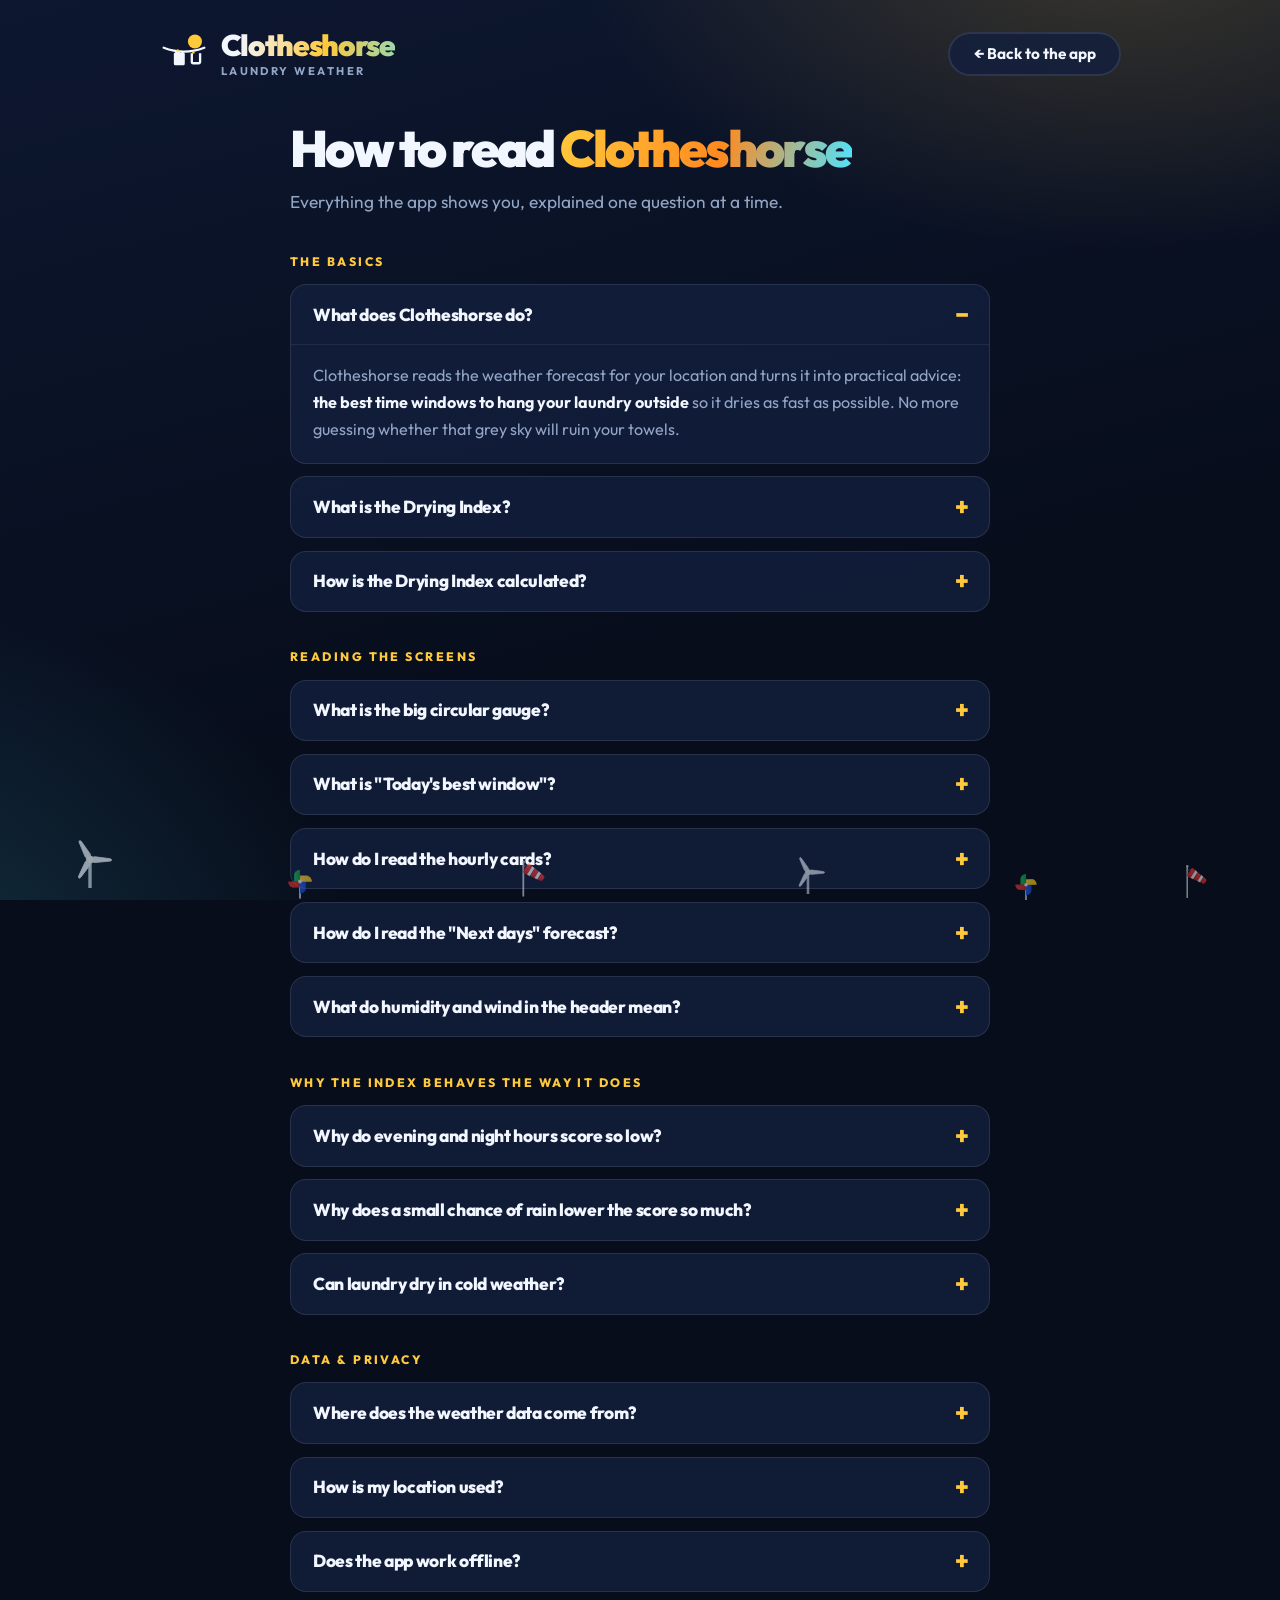
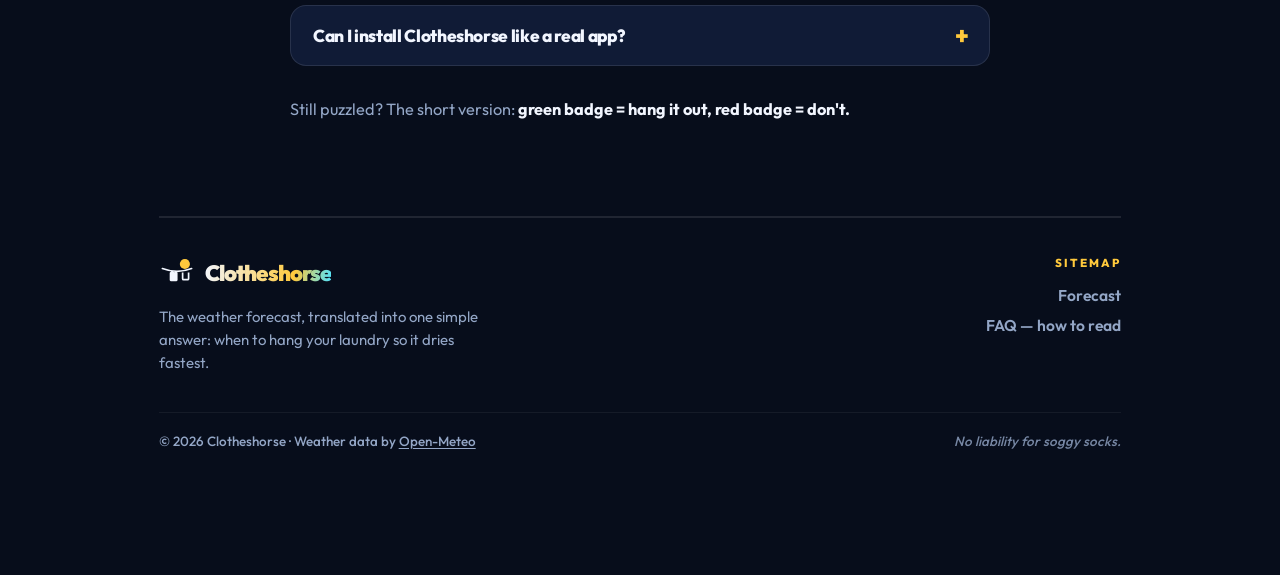
==== commit 0445a65d: "Add mist to the drift and a row of wind hardware at the bottom Mist joins the clouds and gusts as a " ====
--- a/faq.html
+++ b/faq.html
@@ -26,35 +26,104 @@
 <body>
   <div class="wind-field" aria-hidden="true">
     <svg viewBox="0 0 1200 800" preserveAspectRatio="xMidYMid slice">
-      <defs>
-        <path id="ch-wisp" d="M2 15C90 3 210 1 322 7C214 13 92 21 2 15Z" />
-        <path id="ch-curl" d="M2 12C70 2 150 4 214 12C158 8 84 9 2 12Z" />
-        <linearGradient id="ch-air" x1="0" y1="0" x2="1" y2="0">
-          <stop offset="0" stop-color="#4fe3ff" stop-opacity="0" />
-          <stop offset="0.45" stop-color="#9df0ff" stop-opacity="0.95" />
-          <stop offset="1" stop-color="#4fe3ff" stop-opacity="0" />
-        </linearGradient>
-        <radialGradient id="ch-puff">
-          <stop offset="0" stop-color="#8ecfff" stop-opacity="0.6" />
-          <stop offset="1" stop-color="#8ecfff" stop-opacity="0" />
-        </radialGradient>
-      </defs>
-
-      <ellipse class="puff" rx="190" ry="56" fill="url(#ch-puff)" style="--y:130px;--d:52s;--delay:-6s" />
-      <ellipse class="puff" rx="240" ry="70" fill="url(#ch-puff)" style="--y:400px;--d:64s;--delay:-34s" />
-      <ellipse class="puff" rx="160" ry="48" fill="url(#ch-puff)" style="--y:610px;--d:58s;--delay:-20s" />
-      <ellipse class="puff" rx="210" ry="60" fill="url(#ch-puff)" style="--y:760px;--d:70s;--delay:-52s" />
-
-      <use class="wisp" href="#ch-wisp" fill="url(#ch-air)" style="--y:60px;--s:1.35;--d:15s;--delay:-3s;--o:.75" />
-      <use class="wisp" href="#ch-curl" fill="url(#ch-air)" style="--y:150px;--s:0.9;--d:11s;--delay:-7s;--o:.6" />
-      <use class="wisp" href="#ch-wisp" fill="url(#ch-air)" style="--y:245px;--s:0.7;--d:9s;--delay:-2s;--o:.5" />
-      <use class="wisp" href="#ch-curl" fill="url(#ch-air)" style="--y:330px;--s:1.5;--d:17s;--delay:-12s;--o:.7" />
-      <use class="wisp" href="#ch-wisp" fill="url(#ch-air)" style="--y:425px;--s:1;--d:12s;--delay:-5s;--o:.62" />
-      <use class="wisp" href="#ch-curl" fill="url(#ch-air)" style="--y:510px;--s:0.75;--d:10s;--delay:-9s;--o:.5" />
-      <use class="wisp" href="#ch-wisp" fill="url(#ch-air)" style="--y:600px;--s:1.25;--d:16s;--delay:-1s;--o:.68" />
-      <use class="wisp" href="#ch-curl" fill="url(#ch-air)" style="--y:690px;--s:0.95;--d:13s;--delay:-8s;--o:.55" />
-      <use class="wisp" href="#ch-wisp" fill="url(#ch-air)" style="--y:775px;--s:1.15;--d:14s;--delay:-11s;--o:.6" />
+      <!-- Clouds keep the silhouette of the app's own Meteocons cloud and
+           breathe slowly; gusts are curling speed lines whose dash pattern
+           runs along the stroke, the way the Meteocons wind icon moves. -->
+      <g class="cloud" style="--y:60px;--s:5;--d:120s;--delay:-12s;--o:.17">
+        <g class="cloud-body" style="--breathe:11s">
+          <path d="M46.5 31.5h-.32a10.49 10.49 0 00-19.11-8 7 7 0 00-10.57 6 7.21 7.21 0 00.1 1.14A7.5 7.5 0 0018 45.5a4.19 4.19 0 00.5 0v0h28a7 7 0 000-14z" />
+        </g>
+      </g>
+      <g class="cloud" style="--y:300px;--s:7;--d:165s;--delay:-70s;--o:.19">
+        <g class="cloud-body" style="--breathe:14s;--breathe-delay:-4s">
+          <path d="M46.5 31.5h-.32a10.49 10.49 0 00-19.11-8 7 7 0 00-10.57 6 7.21 7.21 0 00.1 1.14A7.5 7.5 0 0018 45.5a4.19 4.19 0 00.5 0v0h28a7 7 0 000-14z" />
+        </g>
+      </g>
+      <g class="cloud" style="--y:540px;--s:4;--d:135s;--delay:-45s;--o:.13">
+        <g class="cloud-body" style="--breathe:9s;--breathe-delay:-6s">
+          <path d="M46.5 31.5h-.32a10.49 10.49 0 00-19.11-8 7 7 0 00-10.57 6 7.21 7.21 0 00.1 1.14A7.5 7.5 0 0018 45.5a4.19 4.19 0 00.5 0v0h28a7 7 0 000-14z" />
+        </g>
+      </g>
+      <g class="cloud" style="--y:690px;--s:6;--d:150s;--delay:-100s;--o:.15">
+        <g class="cloud-body" style="--breathe:13s;--breathe-delay:-2s">
+          <path d="M46.5 31.5h-.32a10.49 10.49 0 00-19.11-8 7 7 0 00-10.57 6 7.21 7.21 0 00.1 1.14A7.5 7.5 0 0018 45.5a4.19 4.19 0 00.5 0v0h28a7 7 0 000-14z" />
+        </g>
+      </g>
+
+      <g class="mist" style="--y:170px;--s:1.5;--d:70s;--delay:-8s;--o:.3">
+        <g class="mist-body">
+          <path style="--haze:7s" d="M6 8H86" />
+          <path style="--haze:9s;--haze-delay:-2.5s" d="M20 26H104" />
+          <path style="--haze:8s;--haze-delay:-5s" d="M10 44H72" />
+        </g>
+      </g>
+      <g class="mist" style="--y:480px;--s:2.2;--d:92s;--delay:-44s;--o:.24">
+        <g class="mist-body">
+          <path style="--haze:8.5s;--haze-delay:-1s" d="M6 8H86" />
+          <path style="--haze:6.5s;--haze-delay:-3.5s" d="M20 26H104" />
+          <path style="--haze:9.5s;--haze-delay:-6s" d="M10 44H72" />
+        </g>
+      </g>
+      <g class="mist" style="--y:660px;--s:1.1;--d:60s;--delay:-26s;--o:.28">
+        <g class="mist-body">
+          <path style="--haze:7.5s" d="M6 8H86" />
+          <path style="--haze:9s;--haze-delay:-4s" d="M20 26H104" />
+          <path style="--haze:6.8s;--haze-delay:-2s" d="M10 44H72" />
+        </g>
+      </g>
+
+      <g class="gust" style="--y:30px;--s:1.5;--d:44s;--delay:-6s;--o:.42">
+        <path style="--flow:3.4s" d="M138 18a13 13 0 1 1 9 22C112 42 58 46 10 34" />
+        <path class="steel" style="--flow:4.2s;--flow-delay:-1.6s" d="M8 62C52 54 104 52 146 58" />
+        <path style="--flow:3.8s;--flow-delay:-2.4s" d="M96 92a8 8 0 1 0 6-14C82 76 62 80 46 86" />
+      </g>
+      <g class="gust" style="--y:225px;--s:1;--d:34s;--delay:-20s;--o:.34">
+        <path class="steel" style="--flow:3s" d="M138 18a13 13 0 1 1 9 22C112 42 58 46 10 34" />
+        <path style="--flow:3.9s;--flow-delay:-1.1s" d="M8 62C52 54 104 52 146 58" />
+        <path class="steel" style="--flow:3.3s;--flow-delay:-2s" d="M96 92a8 8 0 1 0 6-14C82 76 62 80 46 86" />
+      </g>
+      <g class="gust" style="--y:420px;--s:1.9;--d:52s;--delay:-33s;--o:.38">
+        <path style="--flow:4.6s" d="M138 18a13 13 0 1 1 9 22C112 42 58 46 10 34" />
+        <path class="steel" style="--flow:3.6s;--flow-delay:-2.2s" d="M8 62C52 54 104 52 146 58" />
+        <path style="--flow:4.1s;--flow-delay:-0.8s" d="M96 92a8 8 0 1 0 6-14C82 76 62 80 46 86" />
+      </g>
+      <g class="gust" style="--y:610px;--s:1.2;--d:38s;--delay:-14s;--o:.36">
+        <path class="steel" style="--flow:3.2s" d="M138 18a13 13 0 1 1 9 22C112 42 58 46 10 34" />
+        <path style="--flow:4.4s;--flow-delay:-1.9s" d="M8 62C52 54 104 52 146 58" />
+        <path class="steel" style="--flow:3.7s;--flow-delay:-3s" d="M96 92a8 8 0 1 0 6-14C82 76 62 80 46 86" />
+      </g>
+      <g class="gust" style="--y:750px;--s:1.6;--d:48s;--delay:-40s;--o:.3">
+        <path style="--flow:4s" d="M138 18a13 13 0 1 1 9 22C112 42 58 46 10 34" />
+        <path class="steel" style="--flow:3.1s;--flow-delay:-1.4s" d="M8 62C52 54 104 52 146 58" />
+      </g>
     </svg>
+  </div>
+
+  <div class="wind-ground" aria-hidden="true">
+    <img class="ground-icon" src="icons/weather/windmill.svg" alt="" style="--x:3%;--w:104px;--o:.3" />
+    <img class="ground-icon" src="icons/weather/wind-spinner.svg" alt="" style="--x:21%;--w:62px;--o:.28" />
+    <img class="ground-icon" src="icons/weather/windsock-moderate.svg" alt="" style="--x:39%;--w:70px;--o:.3" />
+    <img class="ground-icon" src="icons/weather/windmill.svg" alt="" style="--x:60%;--w:80px;--o:.26" />
+    <img class="ground-icon" src="icons/weather/wind-spinner.svg" alt="" style="--x:78%;--w:56px;--o:.28" />
+    <img class="ground-icon" src="icons/weather/windsock-moderate.svg" alt="" style="--x:91%;--w:64px;--o:.28" />
+  </div>
+
+  <div class="wind-ground" aria-hidden="true">
+    <img class="ground-icon" src="icons/weather/windmill.svg" alt="" style="--x:3%;--w:104px;--o:.22" />
+    <img class="ground-icon" src="icons/weather/wind-spinner.svg" alt="" style="--x:21%;--w:62px;--o:.2" />
+    <img class="ground-icon" src="icons/weather/windsock-moderate.svg" alt="" style="--x:39%;--w:70px;--o:.22" />
+    <img class="ground-icon" src="icons/weather/windmill.svg" alt="" style="--x:60%;--w:80px;--o:.18" />
+    <img class="ground-icon" src="icons/weather/wind-spinner.svg" alt="" style="--x:78%;--w:56px;--o:.2" />
+    <img class="ground-icon" src="icons/weather/windsock-moderate.svg" alt="" style="--x:91%;--w:64px;--o:.2" />
+  </div>
+
+  <div class="wind-ground" aria-hidden="true">
+    <img class="ground-icon" src="icons/weather/windmill.svg" alt="" style="--x:3%;--w:104px;--o:.3" />
+    <img class="ground-icon" src="icons/weather/wind-spinner.svg" alt="" style="--x:21%;--w:62px;--o:.26" />
+    <img class="ground-icon" src="icons/weather/windsock-moderate.svg" alt="" style="--x:39%;--w:70px;--o:.28" />
+    <img class="ground-icon" src="icons/weather/windmill.svg" alt="" style="--x:60%;--w:80px;--o:.24" />
+    <img class="ground-icon" src="icons/weather/wind-spinner.svg" alt="" style="--x:78%;--w:56px;--o:.28" />
+    <img class="ground-icon" src="icons/weather/windsock-moderate.svg" alt="" style="--x:91%;--w:64px;--o:.26" />
   </div>
 
   <div class="app">
--- a/styles.css
+++ b/styles.css
@@ -61,9 +61,10 @@
 }
 
 /* ============ Wind field ============
-   Tapered wisps of air and soft cloud puffs drifting on undulating paths.
-   Blurred and sunk behind the content: atmosphere only, never a line
-   crossing a word. Disabled entirely for reduced motion. */
+   Curling gusts and breathing clouds drifting behind the content:
+   atmosphere only, never over a word. Disabled for reduced motion.
+   --sf shrinks the shapes on narrow screens, where the viewBox is
+   cropped hard by `slice` and everything would otherwise be huge. */
 .wind-field {
   position: fixed;
   inset: 0;
@@ -74,37 +75,103 @@
   transform: translateZ(0);
   backface-visibility: hidden;
   contain: strict;
-  filter: blur(4px);
+  filter: blur(0.9px);
 }
 .wind-field svg { display: block; width: 100%; height: 100%; }
 
-.wisp, .puff {
+.gust, .cloud, .mist {
   opacity: 0;
   will-change: transform;
   animation-timing-function: linear;
   animation-iteration-count: infinite;
   animation-delay: var(--delay, 0s);
-  animation-duration: var(--d, 20s);
-}
-.wisp { animation-name: drift; }
-.puff { animation-name: float; }
-
-/* wisps ride a wave as they cross — air is never a straight line */
+  animation-duration: var(--d, 40s);
+}
+.gust { animation-name: drift; }
+.cloud, .mist { animation-name: float; }
+
+/* gusts: chunky rounded speed lines whose dash pattern runs along the
+   stroke, so each one whips forward as the whole gust crosses the page */
+.gust path {
+  fill: none;
+  stroke: #e8f6ff;
+  stroke-width: 6;
+  stroke-linecap: round;
+  stroke-dasharray: 96 40;
+  animation: flow var(--flow, 3.5s) linear var(--flow-delay, 0s) infinite;
+}
+.gust path.steel { stroke: #bcdcef; }
+
+@keyframes flow {
+  from { stroke-dashoffset: 136; }
+  to   { stroke-dashoffset: 0; }
+}
+
+/* gusts ride a wave as they cross — air is never a straight line */
 @keyframes drift {
-  0%   { transform: translate(-360px, var(--y)) scale(var(--s, 1)) rotate(-3deg); opacity: 0; }
-  12%  { opacity: var(--o, 0.5); }
-  35%  { transform: translate(180px, calc(var(--y) - 26px)) scale(var(--s, 1)) rotate(2deg); }
-  65%  { transform: translate(760px, calc(var(--y) + 20px)) scale(var(--s, 1)) rotate(-2deg); }
-  86%  { opacity: var(--o, 0.5); }
-  100% { transform: translate(1440px, var(--y)) scale(var(--s, 1)) rotate(3deg); opacity: 0; }
+  0%   { transform: translate(-420px, var(--y)) scale(calc(var(--s, 1) * var(--sf, 1))) rotate(-3deg); opacity: 0; }
+  12%  { opacity: var(--o, 0.4); }
+  35%  { transform: translate(180px, calc(var(--y) - 30px)) scale(calc(var(--s, 1) * var(--sf, 1))) rotate(2deg); }
+  65%  { transform: translate(760px, calc(var(--y) + 24px)) scale(calc(var(--s, 1) * var(--sf, 1))) rotate(-2deg); }
+  86%  { opacity: var(--o, 0.4); }
+  100% { transform: translate(1520px, var(--y)) scale(calc(var(--s, 1) * var(--sf, 1))) rotate(3deg); opacity: 0; }
+}
+
+/* mist: stacked bars of haze that slide over one another as they drift */
+.mist path {
+  fill: none;
+  stroke: #f2f9ff;
+  stroke-width: 8;
+  stroke-linecap: round;
+  animation: haze var(--haze, 8s) ease-in-out var(--haze-delay, 0s) infinite;
+}
+@keyframes haze {
+  0%, 100% { transform: translateX(0); opacity: 0.6; }
+  50%      { transform: translateX(16px); opacity: 1; }
+}
+
+/* clouds: slower, heavier, and they breathe instead of whipping */
+.cloud path { fill: #f6faff; }
+.cloud-body {
+  transform-origin: 32px 34px;
+  animation: breathe var(--breathe, 11s) ease-in-out var(--breathe-delay, 0s) infinite;
+}
+@keyframes breathe {
+  0%, 100% { transform: translateY(0) scale(1); }
+  50%      { transform: translateY(-1.5px) scale(1.05); }
 }
 
 @keyframes float {
-  0%   { transform: translate(-260px, var(--y)); opacity: 0; }
-  15%  { opacity: 0.55; }
-  50%  { transform: translate(600px, calc(var(--y) - 40px)); }
-  85%  { opacity: 0.55; }
-  100% { transform: translate(1460px, var(--y)); opacity: 0; }
+  0%   { transform: translate(-520px, var(--y)) scale(calc(var(--s, 1) * var(--sf, 1))); opacity: 0; }
+  15%  { opacity: var(--o, 0.15); }
+  50%  { transform: translate(500px, calc(var(--y) - 26px)) scale(calc(var(--s, 1) * var(--sf, 1))); }
+  85%  { opacity: var(--o, 0.15); }
+  100% { transform: translate(1560px, var(--y)) scale(calc(var(--s, 1) * var(--sf, 1))); opacity: 0; }
+}
+
+/* ============ Wind ground ============
+   A fixed strip of wind hardware along the bottom edge — turbines,
+   spinners and a windsock, each carrying Meteocons' own animation — so
+   there is always something turning even when the page is still. */
+.wind-ground {
+  position: fixed;
+  left: 0; right: 0; bottom: 0;
+  height: 130px;
+  /* above the content, or the opaque cards would swallow it — kept faint
+     and faded at the top so it never fights with a line of text */
+  z-index: 2;
+  overflow: hidden;
+  pointer-events: none;
+  contain: strict;
+  -webkit-mask-image: linear-gradient(to top, #000 45%, transparent 92%);
+  mask-image: linear-gradient(to top, #000 45%, transparent 92%);
+}
+.ground-icon {
+  position: absolute;
+  bottom: -14px;
+  left: var(--x, 50%);
+  width: var(--w, 70px);
+  opacity: var(--o, 0.28);
 }
 
 .app {
@@ -112,7 +179,7 @@
   z-index: 1;
   max-width: 900px;
   margin: 0 auto;
-  padding: max(env(safe-area-inset-top), 1rem) 1.1rem calc(env(safe-area-inset-bottom) + 2rem);
+  padding: max(env(safe-area-inset-top), 1rem) 1.1rem calc(env(safe-area-inset-bottom) + 7rem);
 }
 
 /* ============ Topbar ============ */
@@ -464,64 +531,71 @@
 }
 
 /* ============ Best banner ============
-   The single most important answer on the page, so it shouts: solid amber
-   on dark ink, with air streaking through it. */
+   The single most important answer on the page, so it shouts — but it is
+   laid out like every other card: icon, copy, score badge. */
 .best-banner {
-  position: relative;
-  display: flex;
-  align-items: center;
-  gap: 1.3rem;
-  padding: 1.5rem 1.9rem;
+  display: flex;
+  align-items: center;
+  gap: 1.2rem;
+  padding: 1.25rem 1.5rem;
   margin-bottom: 1.8rem;
   background: linear-gradient(105deg, var(--sun) 0%, var(--sun-deep) 100%);
   border: none;
   color: #241602;
-  overflow: hidden;
   box-shadow: 0 14px 40px rgba(255, 138, 31, 0.28);
   animation: rise 0.55s 0.08s cubic-bezier(0.22, 1, 0.36, 1) both;
 }
-.best-banner::before,
-.best-banner::after {
-  content: "";
-  position: absolute;
-  left: -40%;
-  height: 3px;
-  width: 45%;
-  border-radius: 999px;
-  background: linear-gradient(90deg, transparent, rgba(36, 22, 2, 0.28), transparent);
-  animation: gust 5.5s linear infinite;
-}
-.best-banner::before { top: 26%; }
-.best-banner::after  { top: 68%; width: 30%; animation-duration: 7s; animation-delay: 1.8s; }
-
 .best-icon {
-  width: 46px; height: 46px;
-  color: #241602;
+  width: 58px; height: 58px;
   flex-shrink: 0;
-  position: relative;
-  animation: nudge 3.5s ease-in-out infinite;
-}
-@keyframes nudge {
-  0%, 100% { transform: translateX(0); }
-  50%      { transform: translateX(5px); }
-}
-.best-banner > div { position: relative; }
+  filter: drop-shadow(0 4px 10px rgba(36, 22, 2, 0.22));
+}
+.best-copy { flex: 1; min-width: 0; }
 .best-label {
   display: block;
-  font-size: 0.7rem;
-  font-weight: 900;
-  color: rgba(36, 22, 2, 0.65);
+  font-size: 0.68rem;
+  font-weight: 900;
+  color: rgba(36, 22, 2, 0.62);
   text-transform: uppercase;
-  letter-spacing: 0.2em;
+  letter-spacing: 0.18em;
 }
 .best-time {
-  font-size: clamp(1.5rem, 3.8vw, 2.1rem);
+  font-size: clamp(1.45rem, 3.6vw, 2rem);
   font-weight: 900;
   letter-spacing: -0.04em;
   line-height: 1.1;
   display: block;
   margin-top: 0.25rem;
   font-variant-numeric: tabular-nums;
+}
+/* "no window today" has no number to show and a longer sentence */
+.best-banner.is-empty .best-time {
+  font-size: clamp(1.05rem, 2.6vw, 1.35rem);
+  line-height: 1.3;
+}
+.best-score {
+  flex-shrink: 0;
+  text-align: center;
+  padding: 0.55rem 0.9rem;
+  border-radius: var(--radius-sm);
+  background: rgba(36, 22, 2, 0.13);
+}
+.best-score strong {
+  display: block;
+  font-size: 1.7rem;
+  font-weight: 900;
+  line-height: 1;
+  letter-spacing: -0.04em;
+  font-variant-numeric: tabular-nums;
+}
+.best-score span {
+  display: block;
+  margin-top: 0.2rem;
+  font-size: 0.58rem;
+  font-weight: 900;
+  text-transform: uppercase;
+  letter-spacing: 0.16em;
+  color: rgba(36, 22, 2, 0.62);
 }
 
 /* ============ Section titles ============ */
@@ -872,13 +946,23 @@
 }
 
 /* ============ Responsive ============ */
+@media (max-width: 980px) {
+  .wind-field { --sf: 0.62; }
+}
+
 @media (max-width: 680px) {
+  .wind-field { --sf: 0.38; }
+  .wind-ground { height: 86px; }
+  .ground-icon { width: calc(var(--w, 70px) * 0.6); }
   .topbar { gap: 0.8rem; padding-bottom: 1.2rem; }
   .brand-text { display: none; }
   .hero { flex-direction: column; text-align: center; padding: 1.6rem 1.2rem; }
   .hero-left { display: flex; flex-direction: column; align-items: center; }
   .now-meta { justify-content: center; }
-  .best-banner { padding: 1.1rem 1.2rem; gap: 0.9rem; }
+  .best-banner { padding: 1.1rem 1.1rem; gap: 0.85rem; }
+  .best-icon { width: 46px; height: 46px; }
+  .best-score { padding: 0.45rem 0.7rem; }
+  .best-score strong { font-size: 1.4rem; }
 
   .day-row {
     grid-template-columns: minmax(70px, 1fr) 40px auto;
@@ -903,5 +987,5 @@
 
 @media (prefers-reduced-motion: reduce) {
   *, *::before, *::after { animation: none !important; transition: none !important; }
-  .wind-field { display: none; }
-}
+  .wind-field, .wind-ground { display: none; }
+}
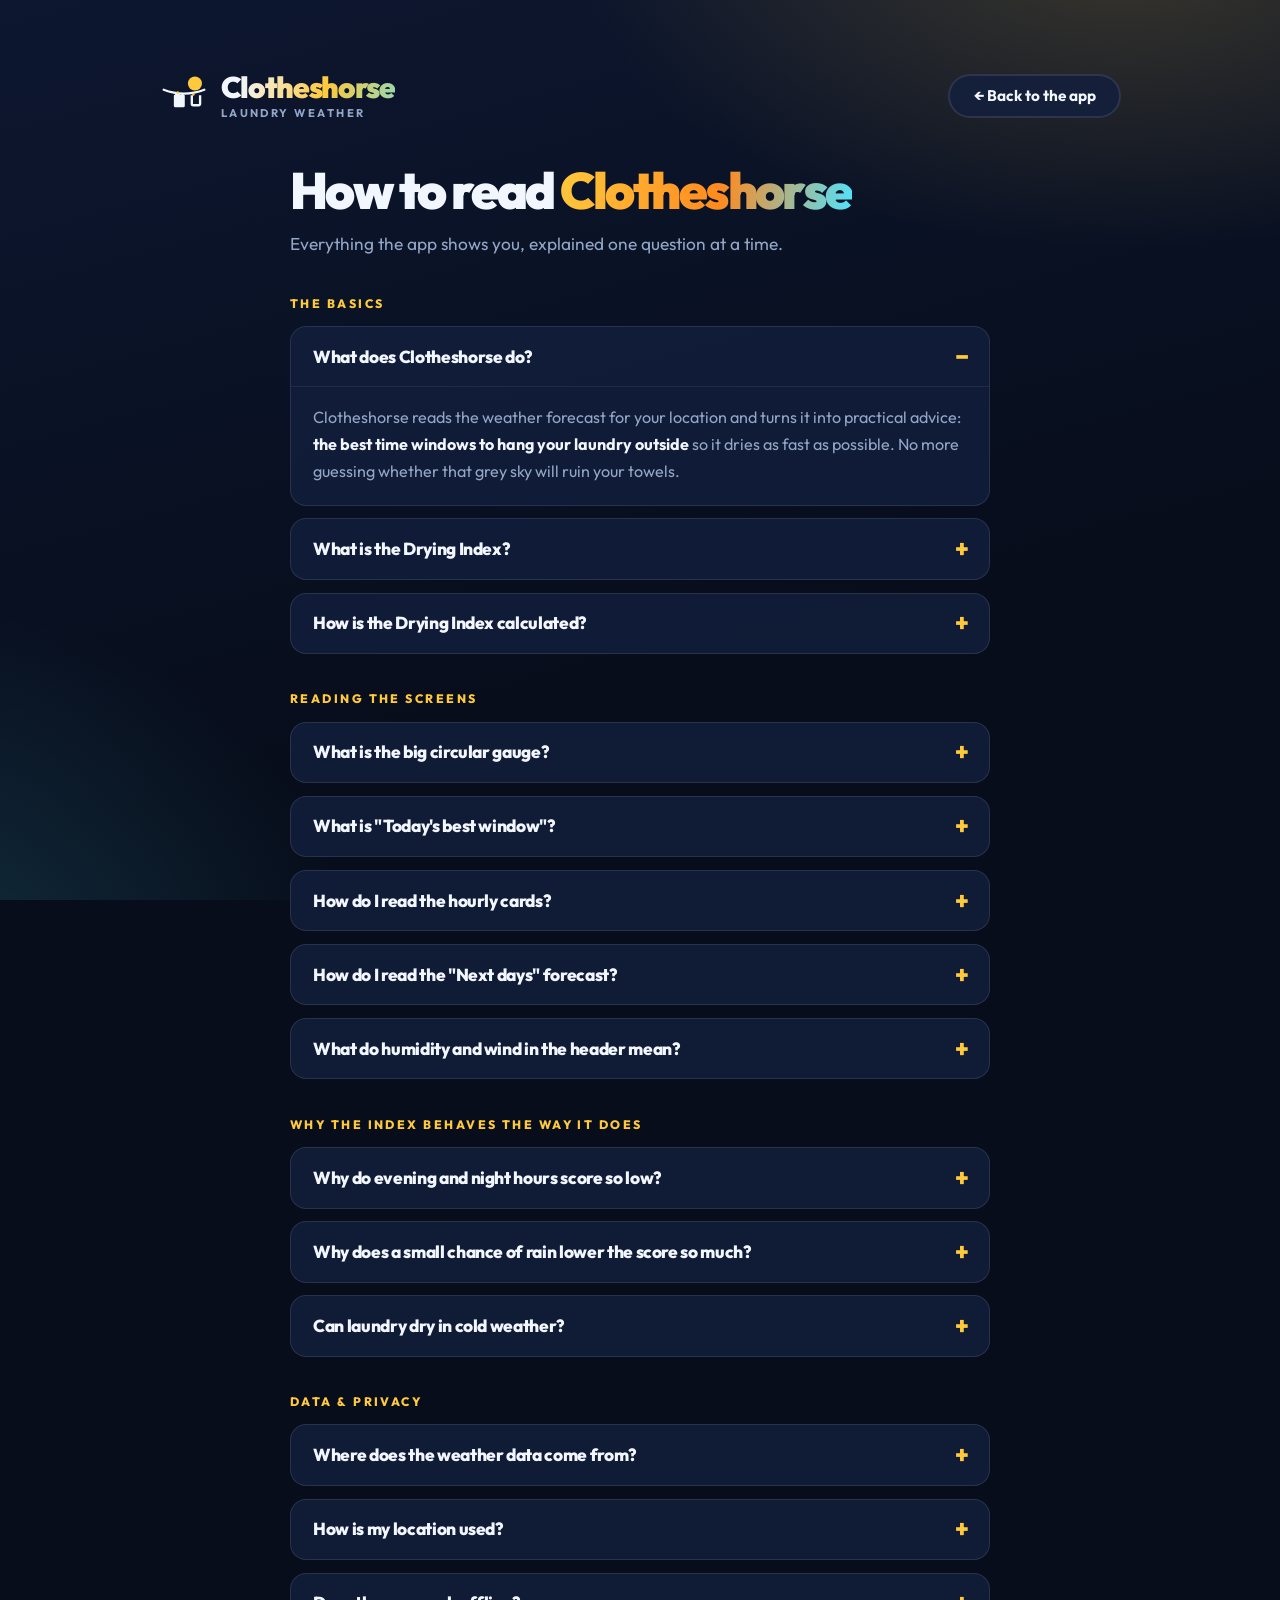
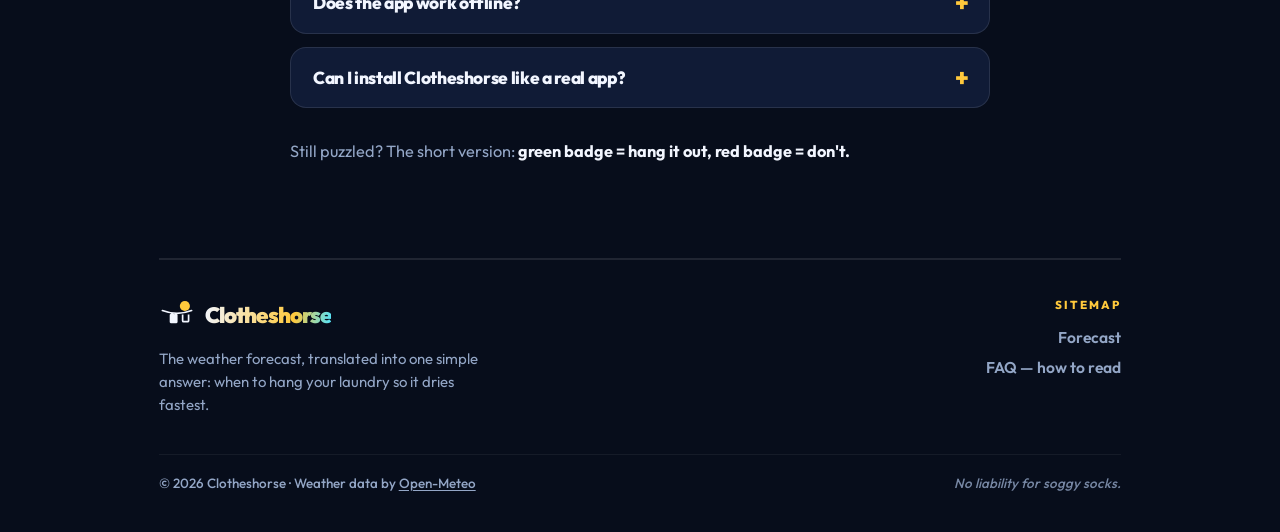
==== commit 2b98278a: "Drop the bottom icon strip and thicken the drifting field Removed the fixed row of windmills, spinne" ====
--- a/faq.html
+++ b/faq.html
@@ -28,84 +28,121 @@
     <svg viewBox="0 0 1200 800" preserveAspectRatio="xMidYMid slice">
       <!-- Clouds keep the silhouette of the app's own Meteocons cloud and
            breathe slowly; gusts are curling speed lines whose dash pattern
-           runs along the stroke, the way the Meteocons wind icon moves. -->
-      <g class="cloud" style="--y:60px;--s:5;--d:120s;--delay:-12s;--o:.17">
+           runs along the stroke, the way the Meteocons wind icon moves;
+           mist is stacked bars of haze sliding over one another. -->
+      <g class="cloud" style="--y:120px;--s:3.4;--d:130s;--delay:-18s;--o:.13">
         <g class="cloud-body" style="--breathe:11s">
           <path d="M46.5 31.5h-.32a10.49 10.49 0 00-19.11-8 7 7 0 00-10.57 6 7.21 7.21 0 00.1 1.14A7.5 7.5 0 0018 45.5a4.19 4.19 0 00.5 0v0h28a7 7 0 000-14z" />
         </g>
       </g>
-      <g class="cloud" style="--y:300px;--s:7;--d:165s;--delay:-70s;--o:.19">
-        <g class="cloud-body" style="--breathe:14s;--breathe-delay:-4s">
+      <g class="cloud" style="--y:560px;--s:2.6;--d:150s;--delay:-84s;--o:.11">
+        <g class="cloud-body" style="--breathe:14s;--breathe-delay:-5s">
           <path d="M46.5 31.5h-.32a10.49 10.49 0 00-19.11-8 7 7 0 00-10.57 6 7.21 7.21 0 00.1 1.14A7.5 7.5 0 0018 45.5a4.19 4.19 0 00.5 0v0h28a7 7 0 000-14z" />
         </g>
       </g>
-      <g class="cloud" style="--y:540px;--s:4;--d:135s;--delay:-45s;--o:.13">
-        <g class="cloud-body" style="--breathe:9s;--breathe-delay:-6s">
-          <path d="M46.5 31.5h-.32a10.49 10.49 0 00-19.11-8 7 7 0 00-10.57 6 7.21 7.21 0 00.1 1.14A7.5 7.5 0 0018 45.5a4.19 4.19 0 00.5 0v0h28a7 7 0 000-14z" />
-        </g>
-      </g>
-      <g class="cloud" style="--y:690px;--s:6;--d:150s;--delay:-100s;--o:.15">
-        <g class="cloud-body" style="--breathe:13s;--breathe-delay:-2s">
-          <path d="M46.5 31.5h-.32a10.49 10.49 0 00-19.11-8 7 7 0 00-10.57 6 7.21 7.21 0 00.1 1.14A7.5 7.5 0 0018 45.5a4.19 4.19 0 00.5 0v0h28a7 7 0 000-14z" />
-        </g>
-      </g>
-
-      <g class="mist" style="--y:170px;--s:1.5;--d:70s;--delay:-8s;--o:.3">
-        <g class="mist-body">
-          <path style="--haze:7s" d="M6 8H86" />
+
+      <g class="mist" style="--y:60px;--s:0.9;--d:58s;--delay:-4s;--o:.26">
+        <g class="mist-body">
+          <path style="--haze:7s;--haze-delay:0s" d="M6 8H86" />
           <path style="--haze:9s;--haze-delay:-2.5s" d="M20 26H104" />
           <path style="--haze:8s;--haze-delay:-5s" d="M10 44H72" />
         </g>
       </g>
-      <g class="mist" style="--y:480px;--s:2.2;--d:92s;--delay:-44s;--o:.24">
+      <g class="mist" style="--y:180px;--s:1.2;--d:72s;--delay:-30s;--o:.22">
         <g class="mist-body">
           <path style="--haze:8.5s;--haze-delay:-1s" d="M6 8H86" />
           <path style="--haze:6.5s;--haze-delay:-3.5s" d="M20 26H104" />
           <path style="--haze:9.5s;--haze-delay:-6s" d="M10 44H72" />
         </g>
       </g>
-      <g class="mist" style="--y:660px;--s:1.1;--d:60s;--delay:-26s;--o:.28">
-        <g class="mist-body">
-          <path style="--haze:7.5s" d="M6 8H86" />
+      <g class="mist" style="--y:290px;--s:0.7;--d:50s;--delay:-16s;--o:.28">
+        <g class="mist-body">
+          <path style="--haze:7.5s;--haze-delay:0s" d="M6 8H86" />
           <path style="--haze:9s;--haze-delay:-4s" d="M20 26H104" />
           <path style="--haze:6.8s;--haze-delay:-2s" d="M10 44H72" />
         </g>
       </g>
-
-      <g class="gust" style="--y:30px;--s:1.5;--d:44s;--delay:-6s;--o:.42">
-        <path style="--flow:3.4s" d="M138 18a13 13 0 1 1 9 22C112 42 58 46 10 34" />
-        <path class="steel" style="--flow:4.2s;--flow-delay:-1.6s" d="M8 62C52 54 104 52 146 58" />
-        <path style="--flow:3.8s;--flow-delay:-2.4s" d="M96 92a8 8 0 1 0 6-14C82 76 62 80 46 86" />
-      </g>
-      <g class="gust" style="--y:225px;--s:1;--d:34s;--delay:-20s;--o:.34">
-        <path class="steel" style="--flow:3s" d="M138 18a13 13 0 1 1 9 22C112 42 58 46 10 34" />
-        <path style="--flow:3.9s;--flow-delay:-1.1s" d="M8 62C52 54 104 52 146 58" />
-        <path class="steel" style="--flow:3.3s;--flow-delay:-2s" d="M96 92a8 8 0 1 0 6-14C82 76 62 80 46 86" />
-      </g>
-      <g class="gust" style="--y:420px;--s:1.9;--d:52s;--delay:-33s;--o:.38">
-        <path style="--flow:4.6s" d="M138 18a13 13 0 1 1 9 22C112 42 58 46 10 34" />
-        <path class="steel" style="--flow:3.6s;--flow-delay:-2.2s" d="M8 62C52 54 104 52 146 58" />
-        <path style="--flow:4.1s;--flow-delay:-0.8s" d="M96 92a8 8 0 1 0 6-14C82 76 62 80 46 86" />
-      </g>
-      <g class="gust" style="--y:610px;--s:1.2;--d:38s;--delay:-14s;--o:.36">
-        <path class="steel" style="--flow:3.2s" d="M138 18a13 13 0 1 1 9 22C112 42 58 46 10 34" />
-        <path style="--flow:4.4s;--flow-delay:-1.9s" d="M8 62C52 54 104 52 146 58" />
-        <path class="steel" style="--flow:3.7s;--flow-delay:-3s" d="M96 92a8 8 0 1 0 6-14C82 76 62 80 46 86" />
-      </g>
-      <g class="gust" style="--y:750px;--s:1.6;--d:48s;--delay:-40s;--o:.3">
-        <path style="--flow:4s" d="M138 18a13 13 0 1 1 9 22C112 42 58 46 10 34" />
-        <path class="steel" style="--flow:3.1s;--flow-delay:-1.4s" d="M8 62C52 54 104 52 146 58" />
+      <g class="mist" style="--y:400px;--s:1.1;--d:66s;--delay:-48s;--o:.24">
+        <g class="mist-body">
+          <path style="--haze:6.8s;--haze-delay:-2s" d="M6 8H86" />
+          <path style="--haze:8.2s;--haze-delay:-5s" d="M20 26H104" />
+          <path style="--haze:7.4s;--haze-delay:-1s" d="M10 44H72" />
+        </g>
+      </g>
+      <g class="mist" style="--y:510px;--s:0.8;--d:54s;--delay:-9s;--o:.27">
+        <g class="mist-body">
+          <path style="--haze:9.2s;--haze-delay:-3s" d="M6 8H86" />
+          <path style="--haze:7.1s;--haze-delay:-1.5s" d="M20 26H104" />
+          <path style="--haze:8.6s;--haze-delay:-6.5s" d="M10 44H72" />
+        </g>
+      </g>
+      <g class="mist" style="--y:650px;--s:1.3;--d:78s;--delay:-60s;--o:.21">
+        <g class="mist-body">
+          <path style="--haze:7.8s;--haze-delay:-4.5s" d="M6 8H86" />
+          <path style="--haze:9.4s;--haze-delay:-2s" d="M20 26H104" />
+          <path style="--haze:6.6s;--haze-delay:-7s" d="M10 44H72" />
+        </g>
+      </g>
+      <g class="mist" style="--y:760px;--s:0.75;--d:48s;--delay:-22s;--o:.25">
+        <g class="mist-body">
+          <path style="--haze:8.8s;--haze-delay:-1.2s" d="M6 8H86" />
+          <path style="--haze:6.9s;--haze-delay:-4.8s" d="M20 26H104" />
+          <path style="--haze:9.1s;--haze-delay:-3.3s" d="M10 44H72" />
+        </g>
+      </g>
+      <g class="gust" style="--y:20px;--s:0.9;--d:40s;--delay:-5s;--o:.3">
+        <path style="--flow:3.20s" d="M138 18a13 13 0 1 1 9 22C112 42 58 46 10 34" />
+        <path class="steel" style="--flow:4.10s;--flow-delay:-1.0s" d="M8 62C52 54 104 52 146 58" />
+        <path style="--flow:3.60s;--flow-delay:-0.0s" d="M96 92a8 8 0 1 0 6-14C82 76 62 80 46 86" />
+      </g>
+      <g class="gust" style="--y:100px;--s:0.6;--d:30s;--delay:-19s;--o:.24">
+        <path class="steel" style="--flow:3.60s" d="M138 18a13 13 0 1 1 9 22C112 42 58 46 10 34" />
+        <path style="--flow:3.75s;--flow-delay:-1.6s" d="M8 62C52 54 104 52 146 58" />
+        <path class="steel" style="--flow:3.85s;--flow-delay:-0.7s" d="M96 92a8 8 0 1 0 6-14C82 76 62 80 46 86" />
+      </g>
+      <g class="gust" style="--y:165px;--s:1.05;--d:46s;--delay:-33s;--o:.28">
+        <path style="--flow:4.00s" d="M138 18a13 13 0 1 1 9 22C112 42 58 46 10 34" />
+        <path class="steel" style="--flow:3.40s;--flow-delay:-2.2s" d="M8 62C52 54 104 52 146 58" />
+      </g>
+      <g class="gust" style="--y:235px;--s:0.72;--d:34s;--delay:-11s;--o:.26">
+        <path class="steel" style="--flow:4.40s" d="M138 18a13 13 0 1 1 9 22C112 42 58 46 10 34" />
+        <path style="--flow:4.10s;--flow-delay:-1.0s" d="M8 62C52 54 104 52 146 58" />
+        <path class="steel" style="--flow:4.35s;--flow-delay:-2.1s" d="M96 92a8 8 0 1 0 6-14C82 76 62 80 46 86" />
+      </g>
+      <g class="gust" style="--y:330px;--s:0.95;--d:42s;--delay:-27s;--o:.3">
+        <path style="--flow:3.20s" d="M138 18a13 13 0 1 1 9 22C112 42 58 46 10 34" />
+        <path class="steel" style="--flow:3.75s;--flow-delay:-1.6s" d="M8 62C52 54 104 52 146 58" />
+        <path style="--flow:4.60s;--flow-delay:-0.0s" d="M96 92a8 8 0 1 0 6-14C82 76 62 80 46 86" />
+      </g>
+      <g class="gust" style="--y:395px;--s:0.55;--d:28s;--delay:-2s;--o:.22">
+        <path class="steel" style="--flow:3.60s" d="M138 18a13 13 0 1 1 9 22C112 42 58 46 10 34" />
+        <path style="--flow:3.40s;--flow-delay:-2.2s" d="M8 62C52 54 104 52 146 58" />
+      </g>
+      <g class="gust" style="--y:470px;--s:1.1;--d:50s;--delay:-40s;--o:.27">
+        <path style="--flow:4.00s" d="M138 18a13 13 0 1 1 9 22C112 42 58 46 10 34" />
+        <path class="steel" style="--flow:4.10s;--flow-delay:-1.0s" d="M8 62C52 54 104 52 146 58" />
+        <path style="--flow:3.85s;--flow-delay:-1.4s" d="M96 92a8 8 0 1 0 6-14C82 76 62 80 46 86" />
+      </g>
+      <g class="gust" style="--y:545px;--s:0.68;--d:32s;--delay:-14s;--o:.25">
+        <path class="steel" style="--flow:4.40s" d="M138 18a13 13 0 1 1 9 22C112 42 58 46 10 34" />
+        <path style="--flow:3.75s;--flow-delay:-1.6s" d="M8 62C52 54 104 52 146 58" />
+        <path class="steel" style="--flow:4.10s;--flow-delay:-2.1s" d="M96 92a8 8 0 1 0 6-14C82 76 62 80 46 86" />
+      </g>
+      <g class="gust" style="--y:615px;--s:0.88;--d:38s;--delay:-7s;--o:.29">
+        <path style="--flow:3.20s" d="M138 18a13 13 0 1 1 9 22C112 42 58 46 10 34" />
+        <path class="steel" style="--flow:3.40s;--flow-delay:-2.2s" d="M8 62C52 54 104 52 146 58" />
+      </g>
+      <g class="gust" style="--y:700px;--s:0.6;--d:30s;--delay:-24s;--o:.23">
+        <path class="steel" style="--flow:3.60s" d="M138 18a13 13 0 1 1 9 22C112 42 58 46 10 34" />
+        <path style="--flow:4.10s;--flow-delay:-1.0s" d="M8 62C52 54 104 52 146 58" />
+        <path class="steel" style="--flow:4.60s;--flow-delay:-0.7s" d="M96 92a8 8 0 1 0 6-14C82 76 62 80 46 86" />
+      </g>
+      <g class="gust" style="--y:780px;--s:1;--d:44s;--delay:-36s;--o:.26">
+        <path style="--flow:4.00s" d="M138 18a13 13 0 1 1 9 22C112 42 58 46 10 34" />
+        <path class="steel" style="--flow:3.75s;--flow-delay:-1.6s" d="M8 62C52 54 104 52 146 58" />
+        <path style="--flow:3.60s;--flow-delay:-1.4s" d="M96 92a8 8 0 1 0 6-14C82 76 62 80 46 86" />
       </g>
     </svg>
-  </div>
-
-  <div class="wind-ground" aria-hidden="true">
-    <img class="ground-icon" src="icons/weather/windmill.svg" alt="" style="--x:3%;--w:104px;--o:.3" />
-    <img class="ground-icon" src="icons/weather/wind-spinner.svg" alt="" style="--x:21%;--w:62px;--o:.28" />
-    <img class="ground-icon" src="icons/weather/windsock-moderate.svg" alt="" style="--x:39%;--w:70px;--o:.3" />
-    <img class="ground-icon" src="icons/weather/windmill.svg" alt="" style="--x:60%;--w:80px;--o:.26" />
-    <img class="ground-icon" src="icons/weather/wind-spinner.svg" alt="" style="--x:78%;--w:56px;--o:.28" />
-    <img class="ground-icon" src="icons/weather/windsock-moderate.svg" alt="" style="--x:91%;--w:64px;--o:.28" />
   </div>
 
   <div class="wind-ground" aria-hidden="true">
--- a/styles.css
+++ b/styles.css
@@ -94,13 +94,13 @@
    stroke, so each one whips forward as the whole gust crosses the page */
 .gust path {
   fill: none;
-  stroke: #e8f6ff;
-  stroke-width: 6;
+  stroke: #ffffff;
+  stroke-width: 5;
   stroke-linecap: round;
   stroke-dasharray: 96 40;
   animation: flow var(--flow, 3.5s) linear var(--flow-delay, 0s) infinite;
 }
-.gust path.steel { stroke: #bcdcef; }
+.gust path.steel { stroke: #e4f4ff; }
 
 @keyframes flow {
   from { stroke-dashoffset: 136; }
@@ -120,8 +120,8 @@
 /* mist: stacked bars of haze that slide over one another as they drift */
 .mist path {
   fill: none;
-  stroke: #f2f9ff;
-  stroke-width: 8;
+  stroke: #ffffff;
+  stroke-width: 7;
   stroke-linecap: round;
   animation: haze var(--haze, 8s) ease-in-out var(--haze-delay, 0s) infinite;
 }
@@ -131,7 +131,7 @@
 }
 
 /* clouds: slower, heavier, and they breathe instead of whipping */
-.cloud path { fill: #f6faff; }
+.cloud path { fill: #ffffff; }
 .cloud-body {
   transform-origin: 32px 34px;
   animation: breathe var(--breathe, 11s) ease-in-out var(--breathe-delay, 0s) infinite;
@@ -149,37 +149,12 @@
   100% { transform: translate(1560px, var(--y)) scale(calc(var(--s, 1) * var(--sf, 1))); opacity: 0; }
 }
 
-/* ============ Wind ground ============
-   A fixed strip of wind hardware along the bottom edge — turbines,
-   spinners and a windsock, each carrying Meteocons' own animation — so
-   there is always something turning even when the page is still. */
-.wind-ground {
-  position: fixed;
-  left: 0; right: 0; bottom: 0;
-  height: 130px;
-  /* above the content, or the opaque cards would swallow it — kept faint
-     and faded at the top so it never fights with a line of text */
-  z-index: 2;
-  overflow: hidden;
-  pointer-events: none;
-  contain: strict;
-  -webkit-mask-image: linear-gradient(to top, #000 45%, transparent 92%);
-  mask-image: linear-gradient(to top, #000 45%, transparent 92%);
-}
-.ground-icon {
-  position: absolute;
-  bottom: -14px;
-  left: var(--x, 50%);
-  width: var(--w, 70px);
-  opacity: var(--o, 0.28);
-}
-
 .app {
   position: relative;
   z-index: 1;
   max-width: 900px;
   margin: 0 auto;
-  padding: max(env(safe-area-inset-top), 1rem) 1.1rem calc(env(safe-area-inset-bottom) + 7rem);
+  padding: max(env(safe-area-inset-top), 1rem) 1.1rem calc(env(safe-area-inset-bottom) + 2rem);
 }
 
 /* ============ Topbar ============ */
@@ -952,8 +927,6 @@
 
 @media (max-width: 680px) {
   .wind-field { --sf: 0.38; }
-  .wind-ground { height: 86px; }
-  .ground-icon { width: calc(var(--w, 70px) * 0.6); }
   .topbar { gap: 0.8rem; padding-bottom: 1.2rem; }
   .brand-text { display: none; }
   .hero { flex-direction: column; text-align: center; padding: 1.6rem 1.2rem; }
@@ -987,5 +960,5 @@
 
 @media (prefers-reduced-motion: reduce) {
   *, *::before, *::after { animation: none !important; transition: none !important; }
-  .wind-field, .wind-ground { display: none; }
-}
+  .wind-field { display: none; }
+}
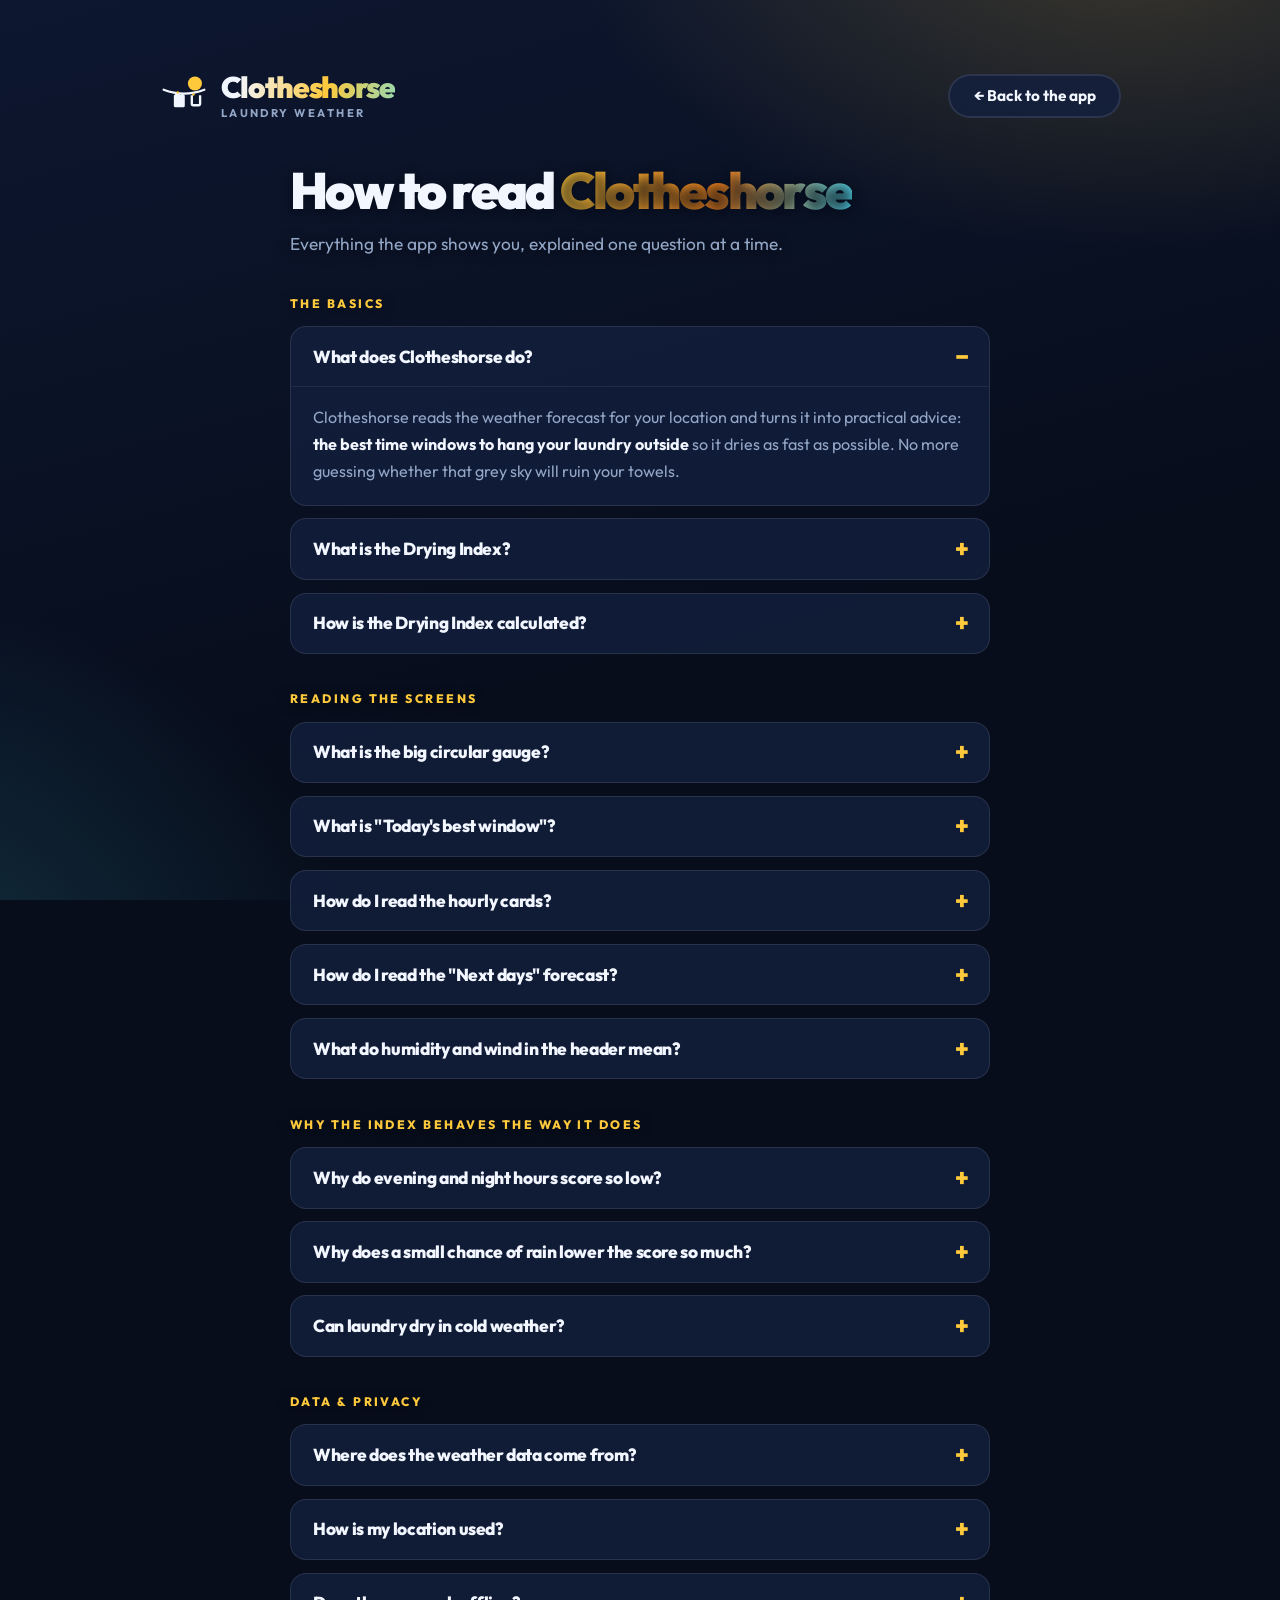
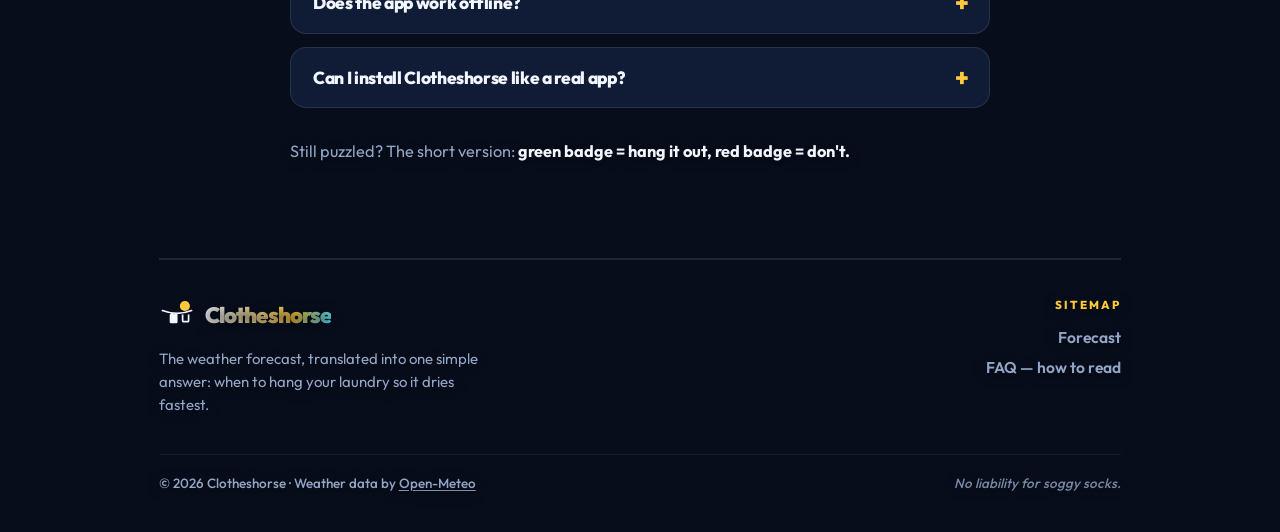
==== commit 14727b22: "Draw the wind field crisp instead of veiled The shapes read as fuzzy because the whole layer carried" ====
--- a/faq.html
+++ b/faq.html
@@ -30,114 +30,114 @@
            breathe slowly; gusts are curling speed lines whose dash pattern
            runs along the stroke, the way the Meteocons wind icon moves;
            mist is stacked bars of haze sliding over one another. -->
-      <g class="cloud" style="--y:120px;--s:3.4;--d:130s;--delay:-18s;--o:.13">
+      <g class="cloud" style="--y:120px;--s:3.4;--d:130s;--delay:-18s;--o:0.34">
         <g class="cloud-body" style="--breathe:11s">
           <path d="M46.5 31.5h-.32a10.49 10.49 0 00-19.11-8 7 7 0 00-10.57 6 7.21 7.21 0 00.1 1.14A7.5 7.5 0 0018 45.5a4.19 4.19 0 00.5 0v0h28a7 7 0 000-14z" />
         </g>
       </g>
-      <g class="cloud" style="--y:560px;--s:2.6;--d:150s;--delay:-84s;--o:.11">
+      <g class="cloud" style="--y:560px;--s:2.6;--d:150s;--delay:-84s;--o:0.28">
         <g class="cloud-body" style="--breathe:14s;--breathe-delay:-5s">
           <path d="M46.5 31.5h-.32a10.49 10.49 0 00-19.11-8 7 7 0 00-10.57 6 7.21 7.21 0 00.1 1.14A7.5 7.5 0 0018 45.5a4.19 4.19 0 00.5 0v0h28a7 7 0 000-14z" />
         </g>
       </g>
 
-      <g class="mist" style="--y:60px;--s:0.9;--d:58s;--delay:-4s;--o:.26">
+      <g class="mist" style="--y:60px;--s:0.9;--d:58s;--delay:-4s;--o:0.69">
         <g class="mist-body">
           <path style="--haze:7s;--haze-delay:0s" d="M6 8H86" />
           <path style="--haze:9s;--haze-delay:-2.5s" d="M20 26H104" />
           <path style="--haze:8s;--haze-delay:-5s" d="M10 44H72" />
         </g>
       </g>
-      <g class="mist" style="--y:180px;--s:1.2;--d:72s;--delay:-30s;--o:.22">
+      <g class="mist" style="--y:180px;--s:1.2;--d:72s;--delay:-30s;--o:0.59">
         <g class="mist-body">
           <path style="--haze:8.5s;--haze-delay:-1s" d="M6 8H86" />
           <path style="--haze:6.5s;--haze-delay:-3.5s" d="M20 26H104" />
           <path style="--haze:9.5s;--haze-delay:-6s" d="M10 44H72" />
         </g>
       </g>
-      <g class="mist" style="--y:290px;--s:0.7;--d:50s;--delay:-16s;--o:.28">
+      <g class="mist" style="--y:290px;--s:0.7;--d:50s;--delay:-16s;--o:0.74">
         <g class="mist-body">
           <path style="--haze:7.5s;--haze-delay:0s" d="M6 8H86" />
           <path style="--haze:9s;--haze-delay:-4s" d="M20 26H104" />
           <path style="--haze:6.8s;--haze-delay:-2s" d="M10 44H72" />
         </g>
       </g>
-      <g class="mist" style="--y:400px;--s:1.1;--d:66s;--delay:-48s;--o:.24">
+      <g class="mist" style="--y:400px;--s:1.1;--d:66s;--delay:-48s;--o:0.64">
         <g class="mist-body">
           <path style="--haze:6.8s;--haze-delay:-2s" d="M6 8H86" />
           <path style="--haze:8.2s;--haze-delay:-5s" d="M20 26H104" />
           <path style="--haze:7.4s;--haze-delay:-1s" d="M10 44H72" />
         </g>
       </g>
-      <g class="mist" style="--y:510px;--s:0.8;--d:54s;--delay:-9s;--o:.27">
+      <g class="mist" style="--y:510px;--s:0.8;--d:54s;--delay:-9s;--o:0.71">
         <g class="mist-body">
           <path style="--haze:9.2s;--haze-delay:-3s" d="M6 8H86" />
           <path style="--haze:7.1s;--haze-delay:-1.5s" d="M20 26H104" />
           <path style="--haze:8.6s;--haze-delay:-6.5s" d="M10 44H72" />
         </g>
       </g>
-      <g class="mist" style="--y:650px;--s:1.3;--d:78s;--delay:-60s;--o:.21">
+      <g class="mist" style="--y:650px;--s:1.3;--d:78s;--delay:-60s;--o:0.56">
         <g class="mist-body">
           <path style="--haze:7.8s;--haze-delay:-4.5s" d="M6 8H86" />
           <path style="--haze:9.4s;--haze-delay:-2s" d="M20 26H104" />
           <path style="--haze:6.6s;--haze-delay:-7s" d="M10 44H72" />
         </g>
       </g>
-      <g class="mist" style="--y:760px;--s:0.75;--d:48s;--delay:-22s;--o:.25">
+      <g class="mist" style="--y:760px;--s:0.75;--d:48s;--delay:-22s;--o:0.66">
         <g class="mist-body">
           <path style="--haze:8.8s;--haze-delay:-1.2s" d="M6 8H86" />
           <path style="--haze:6.9s;--haze-delay:-4.8s" d="M20 26H104" />
           <path style="--haze:9.1s;--haze-delay:-3.3s" d="M10 44H72" />
         </g>
       </g>
-      <g class="gust" style="--y:20px;--s:0.9;--d:40s;--delay:-5s;--o:.3">
+      <g class="gust" style="--y:20px;--s:0.9;--d:40s;--delay:-5s;--o:0.82">
         <path style="--flow:3.20s" d="M138 18a13 13 0 1 1 9 22C112 42 58 46 10 34" />
         <path class="steel" style="--flow:4.10s;--flow-delay:-1.0s" d="M8 62C52 54 104 52 146 58" />
         <path style="--flow:3.60s;--flow-delay:-0.0s" d="M96 92a8 8 0 1 0 6-14C82 76 62 80 46 86" />
       </g>
-      <g class="gust" style="--y:100px;--s:0.6;--d:30s;--delay:-19s;--o:.24">
+      <g class="gust" style="--y:100px;--s:0.6;--d:30s;--delay:-19s;--o:0.67">
         <path class="steel" style="--flow:3.60s" d="M138 18a13 13 0 1 1 9 22C112 42 58 46 10 34" />
         <path style="--flow:3.75s;--flow-delay:-1.6s" d="M8 62C52 54 104 52 146 58" />
         <path class="steel" style="--flow:3.85s;--flow-delay:-0.7s" d="M96 92a8 8 0 1 0 6-14C82 76 62 80 46 86" />
       </g>
-      <g class="gust" style="--y:165px;--s:1.05;--d:46s;--delay:-33s;--o:.28">
+      <g class="gust" style="--y:165px;--s:1.05;--d:46s;--delay:-33s;--o:0.78">
         <path style="--flow:4.00s" d="M138 18a13 13 0 1 1 9 22C112 42 58 46 10 34" />
         <path class="steel" style="--flow:3.40s;--flow-delay:-2.2s" d="M8 62C52 54 104 52 146 58" />
       </g>
-      <g class="gust" style="--y:235px;--s:0.72;--d:34s;--delay:-11s;--o:.26">
+      <g class="gust" style="--y:235px;--s:0.72;--d:34s;--delay:-11s;--o:0.72">
         <path class="steel" style="--flow:4.40s" d="M138 18a13 13 0 1 1 9 22C112 42 58 46 10 34" />
         <path style="--flow:4.10s;--flow-delay:-1.0s" d="M8 62C52 54 104 52 146 58" />
         <path class="steel" style="--flow:4.35s;--flow-delay:-2.1s" d="M96 92a8 8 0 1 0 6-14C82 76 62 80 46 86" />
       </g>
-      <g class="gust" style="--y:330px;--s:0.95;--d:42s;--delay:-27s;--o:.3">
+      <g class="gust" style="--y:330px;--s:0.95;--d:42s;--delay:-27s;--o:0.82">
         <path style="--flow:3.20s" d="M138 18a13 13 0 1 1 9 22C112 42 58 46 10 34" />
         <path class="steel" style="--flow:3.75s;--flow-delay:-1.6s" d="M8 62C52 54 104 52 146 58" />
         <path style="--flow:4.60s;--flow-delay:-0.0s" d="M96 92a8 8 0 1 0 6-14C82 76 62 80 46 86" />
       </g>
-      <g class="gust" style="--y:395px;--s:0.55;--d:28s;--delay:-2s;--o:.22">
+      <g class="gust" style="--y:395px;--s:0.55;--d:28s;--delay:-2s;--o:0.61">
         <path class="steel" style="--flow:3.60s" d="M138 18a13 13 0 1 1 9 22C112 42 58 46 10 34" />
         <path style="--flow:3.40s;--flow-delay:-2.2s" d="M8 62C52 54 104 52 146 58" />
       </g>
-      <g class="gust" style="--y:470px;--s:1.1;--d:50s;--delay:-40s;--o:.27">
+      <g class="gust" style="--y:470px;--s:1.1;--d:50s;--delay:-40s;--o:0.75">
         <path style="--flow:4.00s" d="M138 18a13 13 0 1 1 9 22C112 42 58 46 10 34" />
         <path class="steel" style="--flow:4.10s;--flow-delay:-1.0s" d="M8 62C52 54 104 52 146 58" />
         <path style="--flow:3.85s;--flow-delay:-1.4s" d="M96 92a8 8 0 1 0 6-14C82 76 62 80 46 86" />
       </g>
-      <g class="gust" style="--y:545px;--s:0.68;--d:32s;--delay:-14s;--o:.25">
+      <g class="gust" style="--y:545px;--s:0.68;--d:32s;--delay:-14s;--o:0.7">
         <path class="steel" style="--flow:4.40s" d="M138 18a13 13 0 1 1 9 22C112 42 58 46 10 34" />
         <path style="--flow:3.75s;--flow-delay:-1.6s" d="M8 62C52 54 104 52 146 58" />
         <path class="steel" style="--flow:4.10s;--flow-delay:-2.1s" d="M96 92a8 8 0 1 0 6-14C82 76 62 80 46 86" />
       </g>
-      <g class="gust" style="--y:615px;--s:0.88;--d:38s;--delay:-7s;--o:.29">
+      <g class="gust" style="--y:615px;--s:0.88;--d:38s;--delay:-7s;--o:0.81">
         <path style="--flow:3.20s" d="M138 18a13 13 0 1 1 9 22C112 42 58 46 10 34" />
         <path class="steel" style="--flow:3.40s;--flow-delay:-2.2s" d="M8 62C52 54 104 52 146 58" />
       </g>
-      <g class="gust" style="--y:700px;--s:0.6;--d:30s;--delay:-24s;--o:.23">
+      <g class="gust" style="--y:700px;--s:0.6;--d:30s;--delay:-24s;--o:0.64">
         <path class="steel" style="--flow:3.60s" d="M138 18a13 13 0 1 1 9 22C112 42 58 46 10 34" />
         <path style="--flow:4.10s;--flow-delay:-1.0s" d="M8 62C52 54 104 52 146 58" />
         <path class="steel" style="--flow:4.60s;--flow-delay:-0.7s" d="M96 92a8 8 0 1 0 6-14C82 76 62 80 46 86" />
       </g>
-      <g class="gust" style="--y:780px;--s:1;--d:44s;--delay:-36s;--o:.26">
+      <g class="gust" style="--y:780px;--s:1;--d:44s;--delay:-36s;--o:0.72">
         <path style="--flow:4.00s" d="M138 18a13 13 0 1 1 9 22C112 42 58 46 10 34" />
         <path class="steel" style="--flow:3.75s;--flow-delay:-1.6s" d="M8 62C52 54 104 52 146 58" />
         <path style="--flow:3.60s;--flow-delay:-1.4s" d="M96 92a8 8 0 1 0 6-14C82 76 62 80 46 86" />
--- a/styles.css
+++ b/styles.css
@@ -62,7 +62,8 @@
 
 /* ============ Wind field ============
    Curling gusts and breathing clouds drifting behind the content:
-   atmosphere only, never over a word. Disabled for reduced motion.
+   atmosphere only, never over a word. Drawn crisp: no blur, so the
+   shapes stay readable as shapes. Disabled for reduced motion.
    --sf shrinks the shapes on narrow screens, where the viewBox is
    cropped hard by `slice` and everything would otherwise be huge. */
 .wind-field {
@@ -75,7 +76,6 @@
   transform: translateZ(0);
   backface-visibility: hidden;
   contain: strict;
-  filter: blur(0.9px);
 }
 .wind-field svg { display: block; width: 100%; height: 100%; }
 
@@ -100,7 +100,7 @@
   stroke-dasharray: 96 40;
   animation: flow var(--flow, 3.5s) linear var(--flow-delay, 0s) infinite;
 }
-.gust path.steel { stroke: #e4f4ff; }
+.gust path.steel { stroke: #ffffff; }
 
 @keyframes flow {
   from { stroke-dashoffset: 136; }
@@ -147,6 +147,20 @@
   50%  { transform: translate(500px, calc(var(--y) - 26px)) scale(calc(var(--s, 1) * var(--sf, 1))); }
   85%  { opacity: var(--o, 0.15); }
   100% { transform: translate(1560px, var(--y)) scale(calc(var(--s, 1) * var(--sf, 1))); opacity: 0; }
+}
+
+/* Text that sits straight on the page background, with the wind field
+   crossing behind it, needs its own separation from the white shapes. */
+.welcome h1,
+.welcome p,
+.section-title,
+.legend,
+.site-footer,
+.faq-title,
+.faq-intro,
+.faq-section,
+.faq-outro {
+  text-shadow: 0 2px 12px rgba(4, 9, 20, 0.75);
 }
 
 .app {
@@ -431,32 +445,6 @@
   margin-top: 0.2rem;
 }
 
-/* Live anemometer: the streaks run at the speed of the actual wind */
-.wind-meter {
-  position: relative;
-  width: 58px;
-  height: 14px;
-  margin-top: 0.35rem;
-  overflow: hidden;
-}
-.wind-meter i {
-  position: absolute;
-  left: -60%;
-  height: 2px;
-  border-radius: 999px;
-  background: linear-gradient(90deg, transparent, var(--wind), transparent);
-  animation: gust-mini var(--gust-speed, 2.4s) linear infinite;
-}
-.wind-meter i:nth-child(1) { top: 2px;  width: 55%; }
-.wind-meter i:nth-child(2) { top: 6px;  width: 80%; animation-delay: calc(var(--gust-speed, 2.4s) * -0.45); }
-.wind-meter i:nth-child(3) { top: 10px; width: 40%; animation-delay: calc(var(--gust-speed, 2.4s) * -0.75); }
-
-@keyframes gust-mini {
-  0%   { transform: translateX(0); opacity: 0; }
-  20%  { opacity: 1; }
-  80%  { opacity: 1; }
-  100% { transform: translateX(160px); opacity: 0; }
-}
 
 .hero-right { text-align: center; flex-shrink: 0; }
 .gauge { position: relative; width: 152px; height: 152px; margin: 0 auto; }
